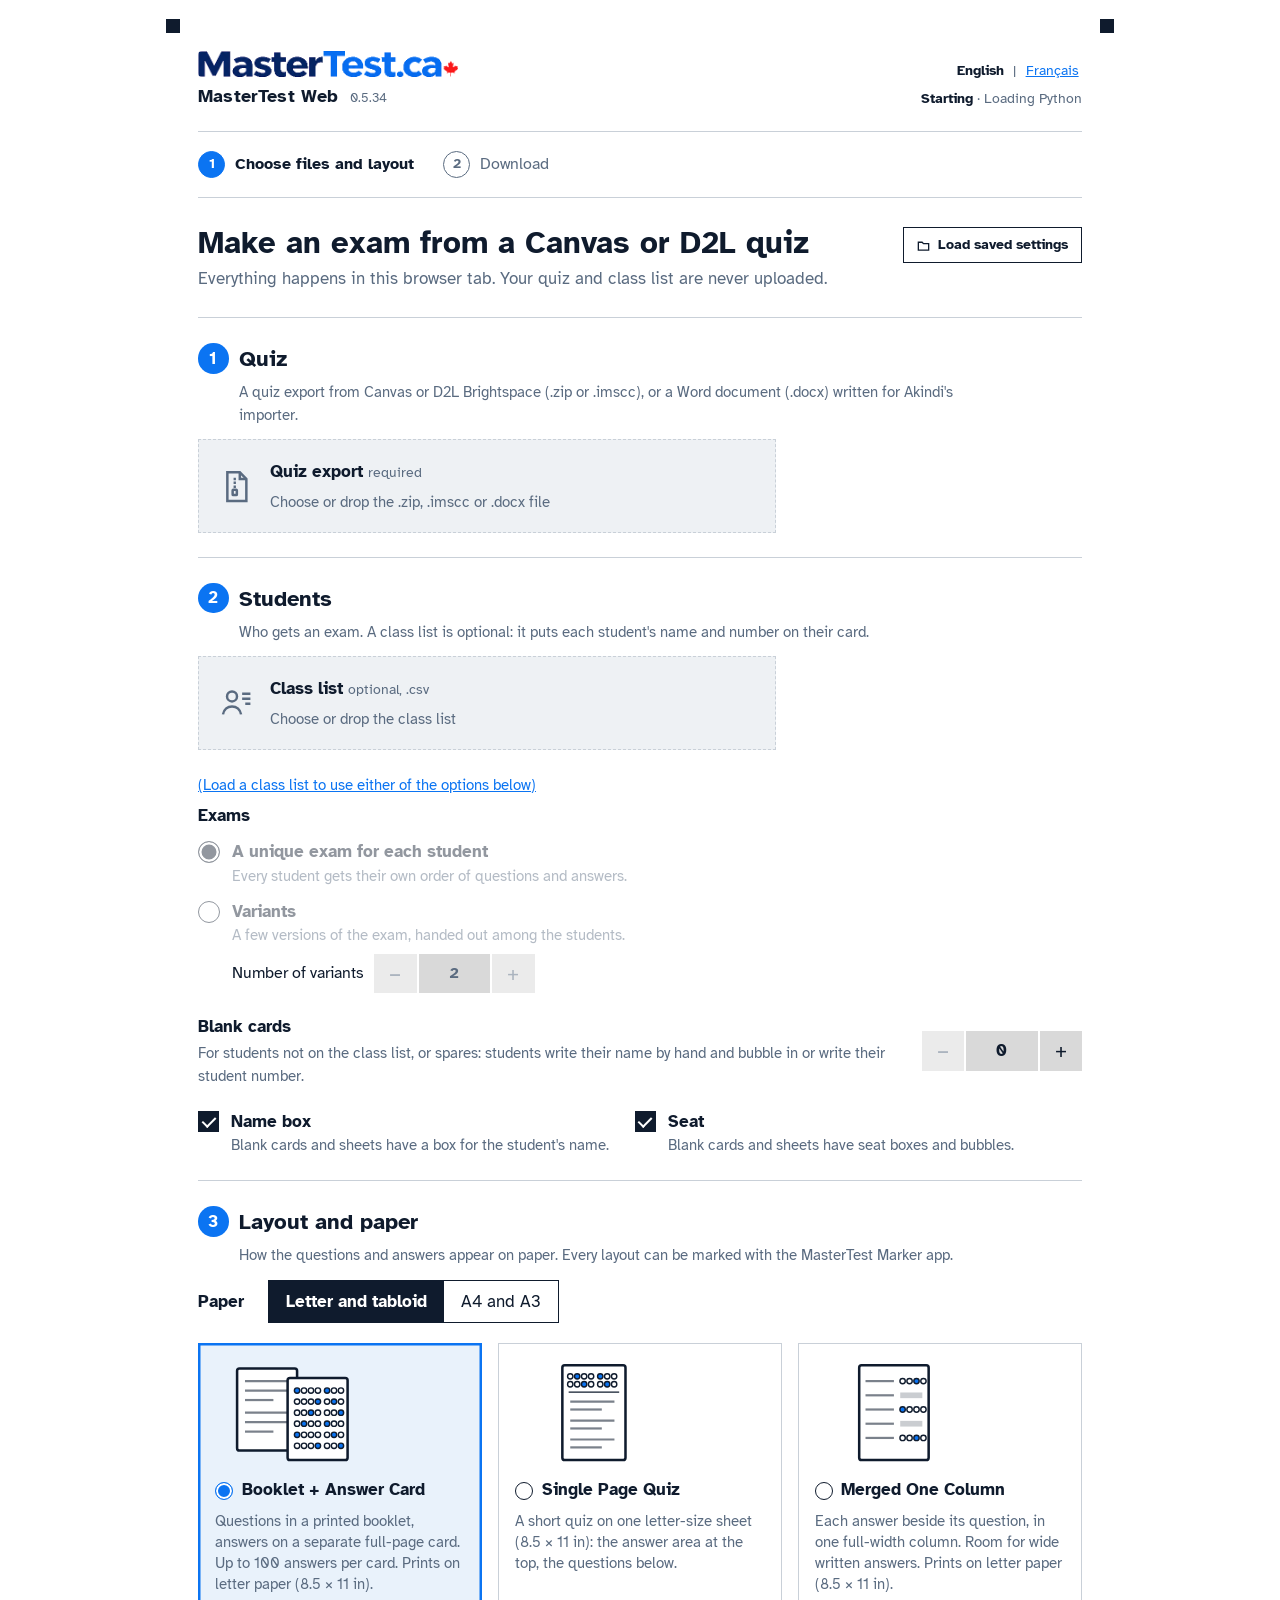
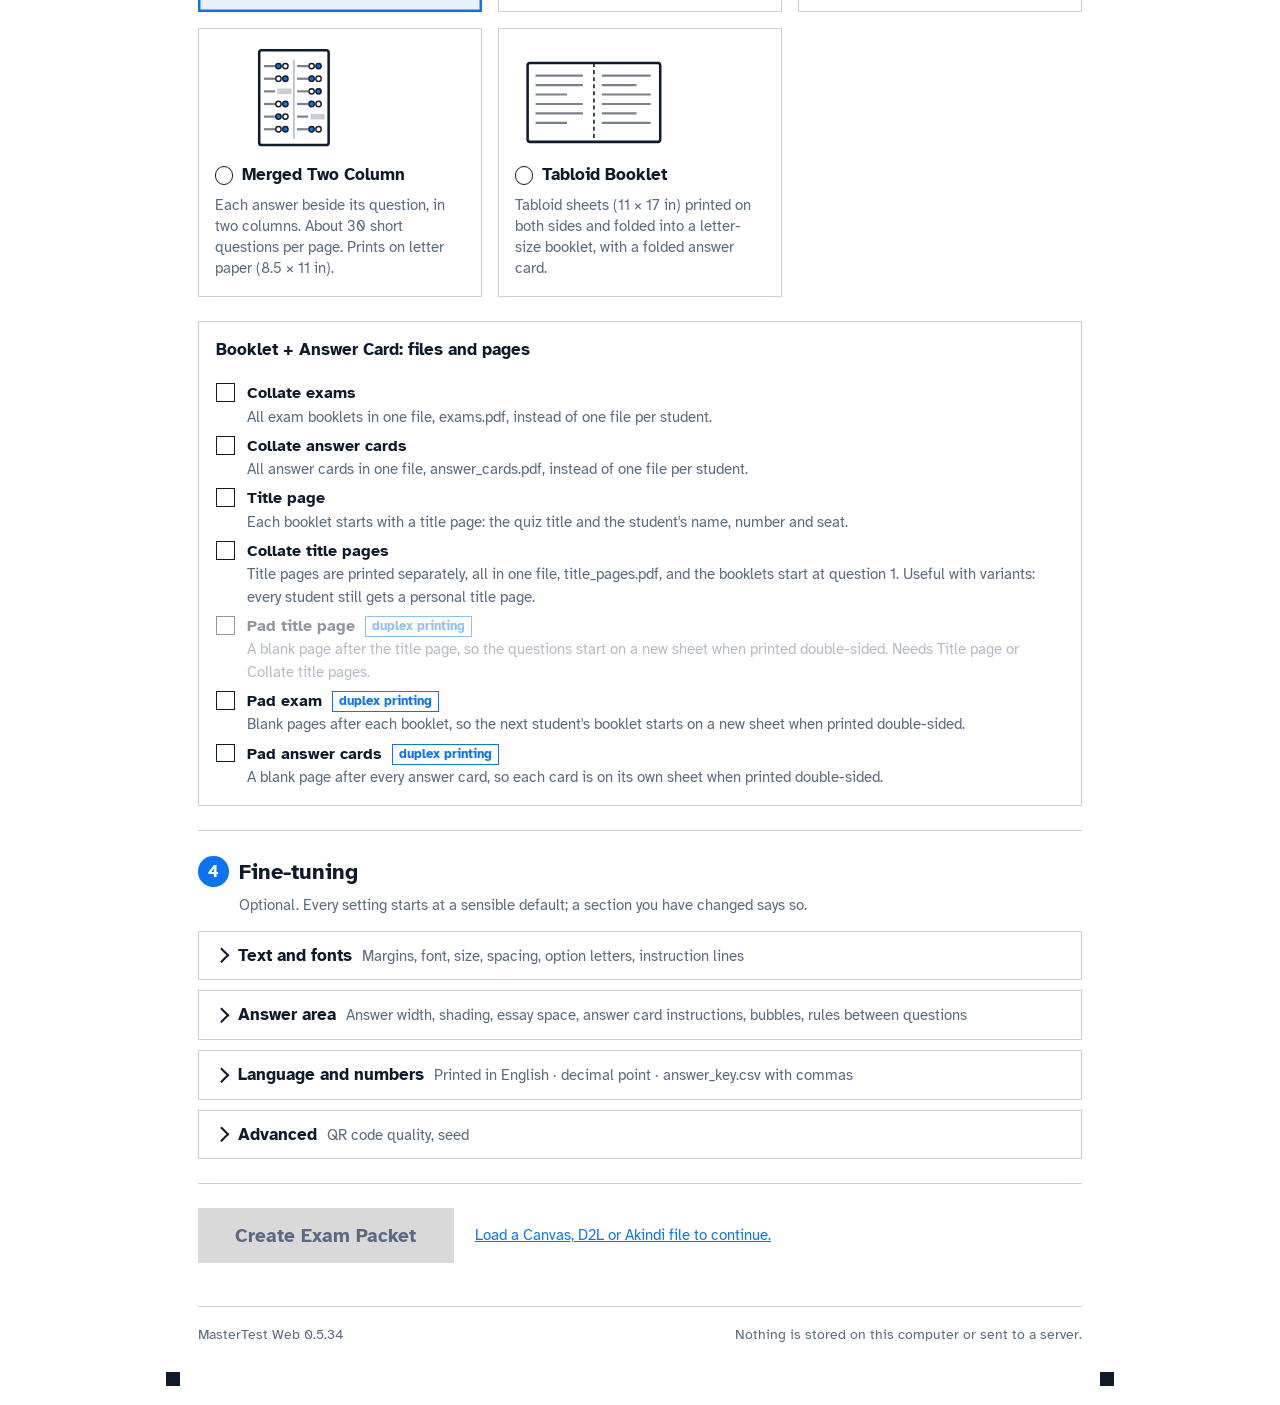
==== index.html @ 56fc5c6c "MasterTest Web 0.5.34 Co-Authored-By: Claude Opus 5.5 <noreply@anthropic.com> Claude-Session: https:" ====
<!doctype html>
<html lang="en">
<head>
<meta charset="utf-8">
<meta name="viewport" content="width=device-width, initial-scale=1">
<title>MasterTest Web</title>
<meta name="description" content="Make printable exams and answer cards from a Canvas or D2L Brightspace quiz export, entirely in your browser.">
<link rel="icon" href="data:image/svg+xml,%3Csvg xmlns='http://www.w3.org/2000/svg' viewBox='0 0 16 16'%3E%3Ccircle cx='8' cy='8' r='6.5' fill='%230b74f2'/%3E%3C/svg%3E">
<style>
@font-face { font-family: "Atkinson Hyperlegible"; font-weight: 400; font-display: swap;
  src: url("fonts/atkinson-hyperlegible-latin-400-normal.woff2") format("woff2"); }
@font-face { font-family: "MasterTest Enclosed"; font-display: swap; src: url("fonts/MasterTestEnclosed.ttf") format("truetype"); }
@font-face { font-family: "Atkinson Hyperlegible"; font-weight: 700; font-display: swap;
  src: url("fonts/atkinson-hyperlegible-latin-700-normal.woff2") format("woff2"); }

/* A wizard laid out like an answer card: black corner squares, grey shaded cells, bubbles. */
:root {
  --paper: #ffffff;
  --ink: #0f1b2d;           /* the navy of the MasterTest.ca wordmark */
  --cell: #d9d9d9;          /* the 15% grey of the answer cells */
  --cell-soft: #eef1f4;
  --muted: #5a6b80;
  --rule: #c9d0d8;
  --accent: #0b74f2;        /* MasterTest blue */
  --accent-soft: #e9f2fb;
  --accent-ink: #ffffff;
  --wrong: #c62828;
  --right: #1b7a3a;
  --mark: 14px;
  --weak: #d32f2f; --weak-ink: #b71c1c; --medium: #f2b600; --medium-ink: #8a6100; --strong: #2e9e4f; --strong-ink: #1b7a3a;
  --logo-bg: transparent;
  --logo-pad: 0;
  font-family: "Atkinson Hyperlegible", system-ui, sans-serif;
  font-size: 17px;
  line-height: 1.5;
  color: var(--ink);
  background: var(--paper);
}
@media (prefers-color-scheme: dark) {
  :root:not([data-theme="light"]) {
    --paper: #12171d; --ink: #eef2f6; --cell: #2b323b; --cell-soft: #1d242c; --muted: #9aa8b8; --rule: #36404b;
    --accent: #4c9bff; --accent-soft: #15283f; --accent-ink: #00152e; --wrong: #ff7b72; --right: #5fd38a;
    --logo-bg: #ffffff; --logo-pad: .4rem .65rem; color-scheme: dark;
    --weak: #ef5350; --weak-ink: #ff8a80; --medium: #f2c230; --medium-ink: #f2c230; --strong: #4cc276; --strong-ink: #5fd38a;
  }
}
:root[data-theme="dark"] {
  --paper: #12171d; --ink: #eef2f6; --cell: #2b323b; --cell-soft: #1d242c; --muted: #9aa8b8; --rule: #36404b;
  --accent: #4c9bff; --accent-soft: #15283f; --accent-ink: #00152e; --wrong: #ff7b72; --right: #5fd38a;
  --logo-bg: #ffffff; --logo-pad: .4rem .65rem; color-scheme: dark;
    --weak: #ef5350; --weak-ink: #ff8a80; --medium: #f2c230; --medium-ink: #f2c230; --strong: #4cc276; --strong-ink: #5fd38a;
}
* { box-sizing: border-box; }
[hidden] { display: none !important; }
body { margin: 0; background: var(--paper); color: var(--ink); }

.sheet { position: relative; max-width: 58rem; margin: 0 auto; padding: 3rem 3rem 3.5rem; }
.sheet::before, .sheet::after, .sheet > .marks::before, .sheet > .marks::after {
  content: ""; position: absolute; width: var(--mark); height: var(--mark); background: var(--ink);
}
.sheet::before { top: 1.1rem; left: 1.1rem; }
.sheet::after { top: 1.1rem; right: 1.1rem; }
.sheet > .marks::before { bottom: 1.1rem; left: 1.1rem; }
.sheet > .marks::after { bottom: 1.1rem; right: 1.1rem; }

header { display: flex; flex-wrap: wrap; justify-content: space-between; align-items: flex-end; gap: 1rem 2rem; }
.brand { display: flex; flex-direction: column; gap: .35rem; }
.logo { display: block; box-sizing: content-box; width: min(260px, 64vw); height: auto;
  background: var(--logo-bg); padding: var(--logo-pad); border-radius: 4px; }
.brand .product { font-weight: 700; font-size: 1.05rem; letter-spacing: .01em; }
.brand .version { font-weight: 400; font-size: .78rem; color: var(--muted); margin-left: .3rem; letter-spacing: 0; }
.ignore-row { margin-top: 1.1rem; padding-top: 1rem; border-top: 1px dashed var(--rule); }
.ignore-row.off .check { opacity: .45; cursor: not-allowed; }
.engine { font-size: .85rem; color: var(--muted); text-align: right; }
.engine strong { color: var(--ink); }
.top-right { display: flex; flex-direction: column; align-items: flex-end; gap: .25rem; }
.ui-lang { display: flex; align-items: center; gap: .35rem; font-size: .85rem; color: var(--muted); }
.ui-lang button { font: inherit; background: none; border: 0; padding: .1rem .2rem; color: var(--accent); cursor: pointer; text-decoration: underline; }
.ui-lang button[aria-pressed="true"] { color: var(--ink); font-weight: 700; text-decoration: none; cursor: default; }

/* the steps of the wizard, drawn as answer bubbles */
ol.steps { list-style: none; display: flex; gap: .5rem 1.75rem; padding: 1.1rem 0; margin: 1.25rem 0 0;
  border-top: 1px solid var(--rule); border-bottom: 1px solid var(--rule); flex-wrap: wrap; }
ol.steps li { display: flex; align-items: center; gap: .55rem; color: var(--muted); font-size: .95rem; }
ol.steps .dot { width: 1.6rem; height: 1.6rem; border-radius: 50%; border: 1.5px solid currentColor;
  display: grid; place-items: center; font-weight: 700; font-size: .85rem; }
ol.steps li[aria-current="step"] { color: var(--ink); font-weight: 700; }
ol.steps li[aria-current="step"] .dot { background: var(--accent); border-color: var(--accent); color: var(--accent-ink); }
ol.steps li.done .dot { background: var(--ink); border-color: var(--ink); color: var(--paper); }

h1 { font-size: 1.85rem; line-height: 1.15; margin: 1.6rem 0 .3rem; text-wrap: balance; }
.lede { color: var(--muted); margin: 0 0 1.5rem; max-width: 40rem; }
h2 { font-size: 1.1rem; margin: 0 0 .2rem; }
.hint { color: var(--muted); font-size: .9rem; margin: 0 0 .75rem; max-width: 42rem; }
section.block { padding: 1.4rem 0; border-top: 1px solid var(--rule); }

/* file pickers: a grey answer cell that fills in when a file is chosen */
.files { display: grid; grid-template-columns: repeat(auto-fit, minmax(16rem, 1fr)); gap: 1rem; }
.drop { position: relative; display: grid; grid-template-columns: auto 1fr; gap: .25rem .9rem; align-items: center;
  background: var(--cell-soft); padding: 1rem 1.1rem; min-height: 5.5rem; cursor: pointer;
  border: 1.5px dashed var(--rule); }
.drop:hover { border-color: var(--muted); }
.drop.dragging { border-color: var(--accent); background: var(--accent-soft); }
.drop.chosen { border-style: solid; border-color: var(--ink); background: var(--paper); }
.drop input { position: absolute; inset: 0; opacity: 0; cursor: pointer; width: 100%; }
.drop:focus-within { outline: 2px solid var(--accent); outline-offset: 2px; }
.drop svg { grid-row: span 2; width: 2.2rem; height: 2.2rem; color: var(--muted); }
.drop.chosen svg { color: var(--accent); }
.drop .title { font-weight: 700; }
.drop .tag { font-weight: 400; color: var(--muted); font-size: .85rem; }
.drop .state { color: var(--muted); font-size: .88rem; overflow-wrap: anywhere; }
.drop.chosen .state { color: var(--ink); }
.drop .clear { position: relative; z-index: 1; justify-self: start; grid-column: 2; font: inherit; font-size: .82rem;
  background: none; border: 0; padding: 0; color: var(--accent); text-decoration: underline; cursor: pointer; }

/* the quiz found in the export */
.quiz { margin-top: 1rem; }
.quiz-status { margin: 0; color: var(--muted); }
.quiz-status.bad { color: var(--wrong); font-weight: 700; }
.meter { display: block; width: 100%; max-width: 28rem; height: .6rem; margin: .4rem 0; accent-color: var(--accent, #2b6cb0); }
.quiz legend { font-weight: 700; margin-bottom: .6rem; padding: 0; }
.summary-grid { display: grid; grid-template-columns: auto 1fr; gap: .2rem 1.2rem; align-items: center; }
.summary .pool { background: var(--paper); margin-top: .9rem; }
.summary .class-opts { margin-top: .9rem; }
.summary-grid[hidden] + .class-opts { margin-top: 0; }
.summary { 
  background: var(--cell-soft); padding: .9rem 1.1rem; margin-top: .8rem; }
.summary .count { display: flex; flex-direction: column; align-items: center; min-width: 4.5rem; }
.summary .n { font-size: 2.3rem; font-weight: 700; line-height: 1; color: var(--accent); font-variant-numeric: tabular-nums; }
.summary .unit { font-size: .8rem; color: var(--muted); }
.summary p { margin: 0; }
.sum-title { font-weight: 700; }
.title-edit { display: flex; flex-wrap: wrap; align-items: center; gap: .3rem .8rem; }
/* the exam name: an editable field that looks it (dashed underline, pencil), solid when in use */
.title-box { position: relative; display: flex; flex: 1 1 16rem; min-width: 0; }
.title-input { font: inherit; font-weight: 700; color: inherit; width: 100%; min-width: 0; padding: .25rem 1.9rem .25rem .4rem;
  margin-left: -.4rem; border: 1px dashed var(--rule); border-radius: 4px; background: transparent; cursor: text; }
.title-input:hover { border-color: var(--muted); border-style: solid; }
.title-input:focus { border: 1px solid var(--accent); outline: none; background: var(--paper); }
.title-pencil { position: absolute; right: .25rem; top: 50%; transform: translateY(-50%); display: flex; padding: .2rem;
  border: 0; background: none; color: var(--muted); cursor: pointer; border-radius: 3px; }
.title-pencil:hover, .title-input:focus + .title-pencil { color: var(--accent); }
.title-hint { color: var(--muted); font-size: .82rem; margin: 0 0 .3rem; }
.sum-kinds { color: var(--muted); font-size: .9rem; }
.sum-note { font-size: .88rem; margin-top: .3rem !important; }
.sum-read { margin-top: .6rem; font-size: .88rem; }
.sum-read summary { cursor: pointer; font-weight: 700; }
.sum-read ol { margin: .4rem 0 0; padding-left: 1.6rem; }
.sum-read li { margin: .15rem 0; }
.sum-read .ans { font-weight: 700; }
.sum-read .k, .sum-read .pts { color: var(--muted); }

/* the four sections of step 1, numbered */
.num-h { display: flex; align-items: center; gap: .6rem; font-size: 1.3rem; margin-bottom: .35rem; }
.num-h .num { flex: none; display: inline-grid; place-items: center; width: 1.8rem; height: 1.8rem; border-radius: 50%;
  background: var(--accent); color: var(--accent-ink); font-size: 1rem; }
section.block > .hint { margin-left: 2.4rem; }
section.block > .files { max-width: 34rem; }
.who { margin-top: 1.4rem; display: flex; flex-direction: column; gap: 1.2rem; }
.who #exams-hint { margin: 0 0 -.8rem; }
.who fieldset { border: 0; padding: 0; margin: 0; }
.who legend.sub-h { padding: 0; margin: 0 0 .6rem; }
.blank-row { display: flex; flex-wrap: wrap; align-items: center; gap: .6rem 1.5rem; }
.blank-row > div { flex: 1 1 22rem; }
.blank-row .hint { margin: .2rem 0 0; }
.seg-row { border: 0; padding: 0; margin: 0 0 1rem; display: flex; flex-wrap: wrap; align-items: center; gap: .5rem 1rem; }
.seg-row legend { float: left; font-weight: 700; padding: 0; margin-right: .4rem; }
.seg { display: inline-flex; flex-wrap: wrap; border: 1.5px solid var(--ink); }
.seg label { position: relative; cursor: pointer; }
.seg input { position: absolute; opacity: 0; inset: 0; margin: 0; cursor: pointer; }
.seg span { display: block; padding: .45rem 1rem; }
.seg input:checked + span { background: var(--ink); color: var(--paper); font-weight: 700; }
.seg input:focus-visible + span { outline: 2px solid var(--accent); outline-offset: 2px; }
.layouts { display: grid; grid-template-columns: repeat(auto-fill, minmax(15rem, 1fr)); gap: .9rem; padding: .2rem 0 .4rem; }
.layout-opts { margin-top: 1rem; border: 1.5px solid var(--rule); padding: .9rem 1rem 1rem; }
.layout-opts .sub-h { margin: 0 0 .6rem; }
.changed { margin-left: auto; font-size: .8rem; font-weight: 700; color: #7a3e00; background: #fff1de; border: 1px solid #e9b26a;
  padding: .05rem .55rem; border-radius: 999px; white-space: nowrap; }
.tune + .tune { margin-top: .6rem; }
.who .sub-h, .layout-opts .sub-h, .blank-row .sub-h { border-top: 0; padding-top: 0; margin-top: 0; font-weight: 700; }
.recap { margin-top: 1.4rem; padding: 1rem 1.2rem; background: var(--ink); color: var(--paper); }
.recap p { margin: .15rem 0; opacity: .85; }
.recap .recap-title { font-weight: 700; font-size: 1.1rem; opacity: 1; }
.layout { display: flex; flex-direction: column; gap: .55rem; text-align: left;
  font: inherit; color: inherit; background: var(--paper); border: 1.5px solid var(--rule); padding: .9rem .95rem 1rem;
  cursor: pointer; position: relative; min-width: 0; }
.layout:hover { border-color: var(--muted); }
.layout:focus-visible { outline: 2px solid var(--accent); outline-offset: 2px; }
.layout[aria-checked="true"] { border-color: var(--accent); box-shadow: inset 0 0 0 1.5px var(--accent); background: var(--accent-soft); }
.layout .pic { height: 6.5rem; display: grid; place-items: center; color: var(--ink); }
.layout .pic svg { height: 100%; width: auto; max-width: 100%; }
.layout .name { font-weight: 700; display: flex; align-items: flex-start; gap: .5rem; line-height: 1.3; }
.layout .name::before { content: ""; flex: none; margin-top: .15rem; width: .95rem; height: .95rem; border-radius: 50%; border: 1.5px solid var(--ink); background: var(--paper); }
.layout[aria-checked="true"] .name::before { background: var(--accent); border-color: var(--accent); box-shadow: inset 0 0 0 2px var(--paper); }
.layout .desc { color: var(--muted); font-size: .88rem; line-height: 1.4; }
.layout .why-not { color: var(--wrong); font-size: .85rem; line-height: 1.35; }
.layout[aria-disabled="true"] { cursor: not-allowed; background: var(--cell-soft); }
.layout[aria-disabled="true"] .pic, .layout[aria-disabled="true"] .name, .layout[aria-disabled="true"] .desc { opacity: .45; }
.nav button:focus-visible { outline: 2px solid var(--accent); outline-offset: 2px; }

/* bubbles */
.choices { display: flex; flex-direction: column; gap: .7rem; }
.bubble { display: flex; gap: .7rem; align-items: flex-start; cursor: pointer; }
.bubble input { appearance: none; -webkit-appearance: none; flex: none; width: 1.3rem; height: 1.3rem; margin: .12rem 0 0;
  border: 1.5px solid var(--ink); border-radius: 50%; background: var(--paper); cursor: pointer; }
.bubble input:checked { background: var(--ink); box-shadow: inset 0 0 0 2.5px var(--paper); }
.bubble input:focus-visible { outline: 2px solid var(--accent); outline-offset: 2px; }
.bubble .label { font-weight: 700; }
.bubble .sub { display: block; color: var(--muted); font-size: .88rem; font-weight: 400; }
fieldset { border: 0; margin: 0; padding: 0; min-width: 0; }
fieldset:disabled .bubble { cursor: default; opacity: .45; }
fieldset:disabled .bubble input { cursor: default; }
.variants-count { display: inline-flex; align-items: center; gap: .6rem; margin: .45rem 0 0 2rem; font-size: .92rem; }

/* number steppers drawn as answer cells */
.stepper { display: inline-flex; align-items: stretch; }
.stepper button { font: inherit; font-size: 1.15rem; width: 2.5rem; border: 0; background: var(--cell); color: var(--ink); cursor: pointer; }
.stepper button:disabled { color: var(--muted); opacity: .5; cursor: default; }
.stepper input { font: inherit; font-weight: 700; text-align: center; width: 4.2rem; border: 0; margin: 0 2px;
  background: var(--cell); color: var(--ink); padding: .45rem 0; font-variant-numeric: tabular-nums; -moz-appearance: textfield; }
.stepper input::-webkit-inner-spin-button, .stepper input::-webkit-outer-spin-button { -webkit-appearance: none; margin: 0; }
.stepper input:disabled { color: var(--muted); }
.stepper :focus-visible { outline: 2px solid var(--accent); outline-offset: 1px; position: relative; }

.actions { display: flex; flex-wrap: wrap; align-items: center; gap: .75rem 1.25rem; padding-top: 1.4rem; border-top: 1px solid var(--rule); }
button.primary { font: inherit; font-weight: 700; font-size: 1.1rem; padding: .8rem 2.2rem; border: 0;
  background: var(--accent); color: var(--accent-ink); cursor: pointer; }
button.primary:disabled { background: var(--cell); color: var(--muted); cursor: default; }
button.primary:focus-visible, button.secondary:focus-visible { outline: 2px solid var(--accent); outline-offset: 3px; }
button.secondary { font: inherit; font-weight: 700; padding: .65rem 1.4rem; background: var(--paper); color: var(--ink); border: 1.5px solid var(--ink); cursor: pointer; }
.why { color: var(--muted); font-size: .9rem; }

/* step 2 */
.done-panel { padding: 2.5rem 0 1rem; display: grid; grid-template-columns: auto 1fr; gap: 1rem 1.6rem; align-items: start; }
.big-bubble { width: 4.2rem; height: 4.2rem; border-radius: 50%; border: 2.5px solid var(--ink); display: grid; place-items: center; }
.big-bubble.working { border-color: var(--accent); border-right-color: transparent; animation: spin 1s linear infinite; }
.big-bubble.ok { background: var(--accent); border-color: var(--accent); color: var(--accent-ink); }
.big-bubble.bad { border-color: var(--wrong); color: var(--wrong); }
@keyframes spin { to { transform: rotate(360deg); } }
.done-panel h1 { margin: .2rem 0 .4rem; }
.done-panel p { margin: 0 0 .6rem; max-width: 38rem; }
.done-panel a { color: var(--accent); font-weight: 700; }
pre.log { background: var(--cell-soft); padding: .75rem 1rem; font-size: .8rem; white-space: pre-wrap; overflow-wrap: anywhere;
  max-height: 16rem; overflow: auto; margin: .5rem 0 0; }

footer { margin-top: 2.5rem; padding-top: 1rem; border-top: 1px solid var(--rule); color: var(--muted); font-size: .85rem;
  display: flex; flex-wrap: wrap; justify-content: space-between; gap: .5rem 1.5rem; }
footer a { color: var(--muted); }

/* title row and the configuration loader */
.title-row { display: flex; flex-wrap: wrap; align-items: baseline; justify-content: space-between; gap: .4rem 1rem; }
.title-row h1 { margin-right: auto; }
.small-button { position: relative; display: inline-flex; align-items: center; gap: .4rem; font-size: .85rem; font-weight: 700;
  padding: .35rem .75rem; border: 1.5px solid var(--ink); background: var(--paper); color: var(--ink); cursor: pointer; white-space: nowrap; }
.small-button:hover { background: var(--cell-soft); }
.small-button:focus-within { outline: 2px solid var(--accent); outline-offset: 2px; }
.small-button input { position: absolute; inset: 0; opacity: 0; cursor: pointer; width: 100%; }
.config-state { display: flex; flex-wrap: wrap; align-items: baseline; gap: .3rem 1rem; background: var(--accent-soft);
  border-left: 4px solid var(--accent); padding: .6rem .9rem; margin: -.6rem 0 1.4rem; font-size: .9rem; }
.config-state.bad { background: var(--cell-soft); border-left-color: var(--wrong); }
.config-state p { margin: 0; flex: 1 1 20rem; }
.config-state code { font-size: .85em; }
button.link { font: inherit; font-size: .88rem; background: none; border: 0; padding: 0; color: var(--accent); text-decoration: underline; cursor: pointer; }

/* paper size */
section.paper { padding: 1rem 0; }
.paper-row { display: flex; flex-wrap: wrap; align-items: center; gap: .6rem 1.8rem; }
.paper-row legend { float: left; font-weight: 700; font-size: 1.1rem; margin-right: .4rem; padding: 0; }
.bubble.inline { align-items: baseline; gap: .55rem; }
.bubble.inline input { align-self: center; margin: 0; }
.bubble.inline .sub { display: inline; }

/* altering the question pool */
.pool { margin-top: .8rem; border: 1.5px solid var(--rule); }
.pool > summary { cursor: pointer; font-weight: 700; padding: .65rem 1rem; list-style: none; display: flex; flex-wrap: wrap; align-items: baseline; gap: .2rem .55rem; }
.pool > summary .enclosed-row { display: flex; flex-wrap: wrap; align-items: center; gap: .4rem 1rem; }
.enclosed-row .enc { font-family: "MasterTest Enclosed", "Atkinson Hyperlegible", sans-serif; font-weight: 400; letter-spacing: .08em; font-size: 1.1rem; }
.enclosed-row .pool-of { flex-basis: 100%; }
.inline-radios.off { opacity: .45; }
.cjk-row { margin: .9rem 0 .2rem; }
.cjk-row legend { font-weight: 700; font-size: .95rem; margin-bottom: .45rem; }
.cjk-row .pool-hint { flex-basis: 100%; margin-top: .4rem; }
.plang-note { align-self: center; }
/* Paper Size and Printed in: the second choice of each row starts at the same place */
@media (min-width: 44rem) {
  .paper-pair { display: grid; grid-template-columns: 10.5rem 16rem minmax(0, 1fr); align-items: start; row-gap: .4rem; }
  .paper-pair .bubble.inline { display: grid; grid-template-columns: auto 1fr; gap: 0 .55rem; align-items: center; }
  .paper-pair .bubble.inline input { grid-row: span 2; align-self: start; margin-top: .12rem; }
  .paper-pair legend { margin: 0; }
  .paper-pair .plang-note { grid-column: 2 / -1; }
}
.grid-note { grid-column: 2; margin: -.3rem 0 0; }
.essay-cell { display: flex; flex-direction: column; gap: .35rem; }
.essay-row { display: flex; flex-wrap: wrap; align-items: center; gap: .4rem 1.2rem; }
.form-grid > label[for="po-essay"] { align-self: start; padding-top: .45rem; }
.summary-note { flex: 1 1 18rem; line-height: 1.4; }
.pool > summary::-webkit-details-marker { display: none; }
.pool > summary::before { content: ""; flex: none; align-self: center; width: .5rem; height: .5rem; border-right: 2px solid currentColor; border-bottom: 2px solid currentColor;
  transform: rotate(-45deg); transition: transform .15s; margin-right: .15rem; }
.pool[open] > summary::before { transform: rotate(45deg); }
.pool > summary:focus-visible { outline: 2px solid var(--accent); outline-offset: 2px; }
.pool-body { padding: .2rem 1rem 1.1rem; border-top: 1px solid var(--rule); }
.pool-row { display: flex; flex-wrap: wrap; align-items: center; gap: .5rem .9rem; margin-top: .9rem; font-weight: 700; }
.pool-of { font-weight: 400; color: var(--muted); font-size: .92rem; }
.pool-row.off { opacity: .45; }
.pool-hint { margin: .35rem 0 0; }
.banks { display: grid; grid-template-columns: minmax(14rem, 1fr) minmax(16rem, 1.3fr); gap: .8rem 1.5rem; margin-top: 1.1rem;
  padding-top: 1rem; border-top: 1px dashed var(--rule); }
.banks.off .banks-side { opacity: .45; }
.check { display: flex; gap: .7rem; align-items: flex-start; cursor: pointer; }
.check input { appearance: none; -webkit-appearance: none; flex: none; width: 1.25rem; height: 1.25rem; margin: .12rem 0 0;
  border: 1.5px solid var(--ink); background: var(--paper); cursor: pointer; display: grid; place-items: center; }
.check input:checked { background: var(--ink); }
.check input:checked::after { content: ""; width: .35rem; height: .65rem; border: solid var(--paper); border-width: 0 2.5px 2.5px 0; transform: translate(0, -1px) rotate(45deg); }
.check input:focus-visible { outline: 2px solid var(--accent); outline-offset: 2px; }
.check input:disabled, .banks.off .check { cursor: not-allowed; }
.check .label { font-weight: 700; }
.check .tag { font-weight: 400; color: var(--muted); font-size: .85rem; }
.check .sub { display: block; color: var(--muted); font-size: .88rem; }
.banks-total { margin: .7rem 0 0 1.95rem; font-size: .92rem; }
.banks-total.bad { color: var(--wrong); font-weight: 700; }
.titles { max-height: 17rem; overflow-y: auto; border: 1px solid var(--rule); }
.titles .row { display: grid; grid-template-columns: 1fr auto auto; align-items: center; gap: .6rem; padding: .3rem .4rem .3rem .7rem; font-size: .92rem; }
.titles .row:nth-child(odd) { background: var(--cell-soft); }
.titles .row .t { overflow-wrap: anywhere; }
.titles .row .t.none { color: var(--muted); font-style: italic; }
.titles .row .of { color: var(--muted); font-size: .85rem; white-space: nowrap; min-width: 3.2rem; }
.titles input { font: inherit; font-weight: 700; width: 3.6rem; text-align: center; border: 0; background: var(--cell); color: var(--ink);
  padding: .25rem 0; font-variant-numeric: tabular-nums; }
.titles input:focus-visible { outline: 2px solid var(--accent); outline-offset: 1px; }
.titles input:invalid { outline: 2px solid var(--wrong); }
.titles input:disabled { color: var(--muted); opacity: .6; }
.titles.off { opacity: .55; }

/* step 2: the configuration */
.config-link { margin-top: .9rem !important; }
.config-link .sub { display: block; color: var(--muted); font-size: .88rem; }

/* the password dialog */
dialog#pw-dialog { border: 1.5px solid var(--ink); padding: 1.4rem 1.5rem 1.2rem; max-width: min(30rem, calc(100vw - 2rem)); width: 100%;
  background: var(--paper); color: var(--ink); }
dialog#pw-dialog::backdrop { background: rgba(15, 27, 45, .45); }
#pw-title { display: block; font-weight: 700; font-size: 1.1rem; margin-bottom: .7rem; }
.pw-field { display: flex; align-items: center; gap: .6rem; }
.pw-field input { flex: 1; min-width: 0; font: inherit; font-size: 1.05rem; padding: .55rem .7rem; border: 0; border-bottom: 2px solid var(--ink);
  background: var(--cell-soft); color: var(--ink); }
.pw-field input:focus-visible { outline: 2px solid var(--accent); outline-offset: 2px; }
.meter { height: .55rem; background: var(--cell); margin-top: .8rem; overflow: hidden; }
.meter span { display: block; height: 100%; width: 4%; background: var(--weak); transition: width .2s, background-color .2s; }
.pw-strength { margin: .35rem 0 .5rem; font-weight: 700; font-size: .92rem; color: var(--weak-ink); }
.pw-strength[data-level="medium"] { color: var(--medium-ink); }
.pw-strength[data-level="strong"] { color: var(--strong-ink); }
.pw-actions { display: flex; flex-wrap: wrap; justify-content: flex-end; gap: .6rem; margin-top: 1rem; }
.pw-actions .primary { font-size: 1rem; padding: .65rem 1.4rem; }

/* the class list */
.sum-kinds .k { color: var(--muted); }
.sum-kinds strong { color: var(--ink); }
.class-opts { margin-top: .9rem; display: flex; flex-direction: column; gap: .8rem; }
.class-opts .pool { margin-top: 0; }
.seats-check { padding: .2rem 0; }
.summary-note { font-weight: 400; color: var(--muted); font-size: .88rem; }
.field-label { display: block; font-weight: 700; margin: .9rem 0 .4rem; font-size: .95rem; }
textarea#seat-labels { width: 100%; font: inherit; font-size: .95rem; padding: .6rem .7rem; border: 0; border-bottom: 2px solid var(--ink);
  background: var(--cell-soft); color: var(--ink); resize: vertical; min-height: 7rem; }
textarea#seat-labels:focus-visible, .text:focus-visible, .select:focus-visible { outline: 2px solid var(--accent); outline-offset: 2px; }
.howto { margin: .5rem 0 0; padding-left: 1.2rem; }
.howto li { margin: .15rem 0; }
.howto code, .hint code { font-size: .9em; background: var(--cell-soft); padding: 0 .25rem; }
.select, .text { font: inherit; font-size: .95rem; padding: .4rem .6rem; border: 1.5px solid var(--ink); background: var(--paper); color: var(--ink); max-width: 100%; }
.text { min-width: 12rem; }
button.small { padding: .4rem 1rem; font-size: .92rem; }
button.secondary:disabled { border-color: var(--rule); color: var(--muted); cursor: default; }
.qr-fields { margin-top: 1rem; }
.qr-fields legend, .orient legend { font-weight: 700; font-size: .95rem; margin-bottom: .45rem; }
.orient { margin-top: 1rem; }
.orient legend { font-size: .95rem; }
.chips { list-style: none; display: flex; flex-wrap: wrap; gap: .4rem; margin: 0 0 .6rem; padding: 0; }
.chip { display: inline-flex; align-items: center; gap: .35rem; padding: .25rem .35rem .25rem .7rem; background: var(--cell-soft);
  border: 1.5px solid var(--rule); font-size: .9rem; }
.chip.locked { background: var(--paper); border-style: dashed; padding-right: .7rem; }
.chip .why { color: var(--muted); font-size: .8rem; }
.chip button { font: inherit; width: 1.5rem; height: 1.5rem; border: 0; background: none; color: var(--muted); cursor: pointer; display: grid; place-items: center; }
.chip button:hover { color: var(--wrong); }
.chip button:focus-visible { outline: 2px solid var(--accent); }
.choices.tight { gap: .35rem; }
.choices.tight .check { font-size: .95rem; }
.choices.tight .check input { width: 1.1rem; height: 1.1rem; }

/* print options */
section.block:has(> .print-opts) { padding: 1rem 0; }
.form-grid { display: grid; grid-template-columns: max-content 1fr; gap: .6rem 1rem; align-items: center; margin-top: .9rem; }
.form-grid > .grid-label:has(+ .margin-cell) { align-self: start; padding-top: .1rem; }
.form-grid > label, .form-grid > .grid-label { font-weight: 700; font-size: .95rem; }
.form-grid.texts { grid-template-columns: minmax(12rem, max-content) 1fr; margin-top: 1.1rem; }
.text.short { width: 7rem; min-width: 0; }
.text.wide { width: 100%; min-width: 0; }
.text::placeholder { color: var(--muted); opacity: .8; }
.inline-radios { display: flex; flex-wrap: wrap; gap: .4rem 1.6rem; }
.po-checks { margin-top: 1.1rem; gap: .6rem; }

.margin-cell { display: flex; flex-direction: column; gap: .5rem; }
.margin-row { display: block; }
.sides { display: flex; flex-wrap: wrap; gap: .5rem 1rem; }
.sides label { display: inline-flex; align-items: center; gap: .4rem; font-size: .92rem; }
.sub-h { font-size: 1rem; margin: 1.4rem 0 0; padding-top: 1rem; border-top: 1px dashed var(--rule); }
.aci-file { display: flex; flex-wrap: wrap; align-items: center; gap: .3rem .8rem; margin-top: .5rem; font-size: .9rem; }
.tag.duplex { display: inline-block; font-size: .75rem; font-weight: 700; color: var(--accent); border: 1px solid var(--accent); padding: 0 .35rem; margin-left: .3rem; vertical-align: 1px; }
.check.off { opacity: .45; }
section.block:has(> .print-opts) + section.block:has(> .print-opts) { border-top: 0; padding-top: 0; }

@media (max-width: 640px) {
  :root { font-size: 16px; }
  .sheet { padding: 2.5rem 1rem 3rem; }
  .sheet::before, .sheet > .marks::before { left: .45rem; }
  .sheet::after, .sheet > .marks::after { right: .45rem; }
  .sheet::before, .sheet::after { top: .45rem; }
  .sheet > .marks::before, .sheet > .marks::after { bottom: .45rem; }
  :root { --mark: 10px; }
  .top-right { align-items: flex-start; }
  .engine { text-align: left; }
  .done-panel { grid-template-columns: 1fr; }
  .banks { grid-template-columns: 1fr; }
  .form-grid, .form-grid.texts { grid-template-columns: 1fr; gap: .25rem; }
  .form-grid > label, .form-grid > .grid-label { margin-top: .5rem; }
}
@media (prefers-reduced-motion: reduce) {
  .big-bubble.working { animation: none; border-right-color: var(--accent); }
  .track { scroll-behavior: auto; }
}
@media (max-width: 40rem) {
  .layouts { grid-template-columns: repeat(2, minmax(0, 1fr)); gap: .6rem; }
  .layout { padding: .7rem; }
  .layout .pic { height: 4rem; }
  .layout .desc { font-size: .8rem; }
}
</style>
</head>
<body>
<main class="sheet">
  <div class="marks" aria-hidden="true"></div>
  <header>
    <div class="brand">
      <img class="logo" src="mastertest-logo.png" alt="MasterTest.ca" width="260" height="26">
      <span class="product">MasterTest Web <small class="version" id="version-top"></small></span>
    </div>
    <div class="top-right">
      <div class="ui-lang" role="group" aria-label="Language / Langue" data-no-tr>
        <button type="button" data-lang="en" lang="en">English</button><span aria-hidden="true">|</span><button type="button" data-lang="fr" lang="fr">Français</button>
      </div>
      <div class="engine" role="status" aria-live="polite"><strong id="engine-state">Starting</strong> <span id="engine-detail">· loading the exam maker (about 21 MB the first time)</span></div>
    </div>
  </header>

  <ol class="steps" aria-label="Steps">
    <li id="step1-tab" aria-current="step"><span class="dot">1</span>Choose files and layout</li>
    <li id="step2-tab"><span class="dot">2</span>Download</li>
  </ol>

  <!-- step 1 -->
  <div id="step1">
    <div class="title-row">
      <h1>Make an exam from a Canvas or D2L quiz</h1>
      <label class="small-button" id="config-load">
        <input type="file" id="config-file" accept=".txt,text/plain">
        <svg width="15" height="15" viewBox="0 0 16 16" aria-hidden="true"><path d="M2.5 4.5h4l1.5 1.5h5.5v7h-11z" fill="none" stroke="currentColor" stroke-width="1.4"/></svg>
        Load saved settings
      </label>
    </div>
    <p class="lede">Everything happens in this browser tab. Your quiz and class list are never uploaded.</p>
    <div class="config-state" id="config-state" role="status" hidden>
      <p id="config-text"></p>
      <button type="button" class="link" id="config-forget">Forget it</button>
    </div>

    <section class="block" aria-labelledby="quiz-h">
      <h2 id="quiz-h" class="num-h"><span class="num" aria-hidden="true">1</span>Quiz</h2>
      <p class="hint">A quiz export from Canvas or D2L Brightspace (.zip or .imscc), or a Word document (.docx) written for Akindi's importer.</p>
      <div class="files">
        <label class="drop" id="export-drop">
          <input type="file" id="export" accept=".zip,application/zip,.imscc,.docx,application/vnd.openxmlformats-officedocument.wordprocessingml.document">
          <svg viewBox="0 0 24 24" fill="none" stroke="currentColor" stroke-width="1.6" aria-hidden="true"><path d="M6 2.8h8l4.2 4.2v14.2H6z"/><path d="M14 2.8V7h4.2"/><path d="M10 7h1.5M10 9.5h1.5M10 12h1.5"/><rect x="9.4" y="14" width="2.7" height="3.4" rx=".4"/></svg>
          <span class="title">Quiz export <span class="tag">required</span></span>
          <span class="state" id="export-state">Choose or drop the .zip, .imscc or .docx file</span>
        </label>
      </div>
      <div class="quiz" id="quiz" aria-live="polite" hidden>
        <p class="quiz-status" id="quiz-status"></p>
        <progress class="meter" id="read-meter" max="1" hidden></progress>
        <fieldset id="quiz-choice" hidden>
          <legend>This export holds <span id="quiz-count"></span> quizzes. Choose the one to print:</legend>
          <div class="choices" id="quiz-list"></div>
        </fieldset>
        <div class="summary" id="quiz-summary" hidden>
          <div class="summary-grid">
            <div class="count"><span class="n" id="sum-n"></span><span class="unit" id="sum-unit">questions</span></div>
            <div>
              <div class="title-edit">
                <span class="title-box">
                  <input type="text" id="sum-title" class="title-input" aria-label="Exam name, as printed" spellcheck="true" maxlength="200">
                  <button type="button" class="title-pencil" id="title-edit" aria-label="Edit the exam name" title="Edit the exam name">
                    <svg viewBox="0 0 20 20" width="16" height="16" aria-hidden="true"><path d="M13.6 3.2l3.2 3.2L7.4 15.8 3.4 16.6l.8-4z" fill="none" stroke="currentColor" stroke-width="1.6" stroke-linejoin="round"/><path d="M11.8 5l3.2 3.2" stroke="currentColor" stroke-width="1.6"/></svg>
                  </button>
                </span>
                <button type="button" class="link" id="title-reset" hidden>Use the quiz's name</button>
              </div>
              <p class="title-hint">Click the name to change it: it is printed on the exams, answer cards and answer key.</p>
              <p class="sum-kinds" id="sum-kinds"></p>
              <p class="sum-note" id="sum-note" hidden></p>
            </div>
          </div>
          <details class="sum-read" id="sum-read" hidden>
            <summary>Check what was read from the Word document</summary>
            <ol id="sum-read-list"></ol>
          </details>
          <fieldset class="paper-row cjk-row" id="cjk-row" hidden>
            <legend>Chinese, Japanese and Korean text:</legend>
            <label class="bubble inline"><input type="radio" name="cjk" value="sc"><span class="label" lang="zh-Hans">简体中文</span><span class="sub">Simplified Chinese</span></label>
            <label class="bubble inline"><input type="radio" name="cjk" value="tc"><span class="label" lang="zh-Hant">繁體中文</span><span class="sub">Traditional Chinese</span></label>
            <label class="bubble inline"><input type="radio" name="cjk" value="jp"><span class="label" lang="ja">日本語</span><span class="sub">Japanese</span></label>
            <label class="bubble inline"><input type="radio" name="cjk" value="kr"><span class="label" lang="ko">한국어</span><span class="sub">Korean</span></label>
            <p class="hint pool-hint" id="cjk-hint"></p>
          </fieldset>
        <details class="pool" id="pool" hidden>
          <summary>Choose questions</summary>
          <div class="pool-body">
            <div class="pool-row" id="limit-row">
              <label for="limit" id="limit-label">Limit test questions to:</label>
              <span class="stepper">
                <button type="button" data-step="limit" data-by="-1" aria-label="Fewer questions">−</button>
                <input type="number" id="limit" min="1" max="1" value="1" inputmode="numeric">
                <button type="button" data-step="limit" data-by="1" aria-label="More questions">+</button>
              </span>
              <span class="pool-of" id="limit-of"></span>
            </div>
            <p class="hint pool-hint" id="limit-hint">Each exam gets this many questions, drawn at random from the whole quiz.</p>
            <div class="ignore-row" id="ignore-row">
              <label class="check"><input type="checkbox" id="ignore-banks">
                <span><span class="label">Ignore item banks <span class="tag">[“pick N” rules]</span></span>
                <span class="sub" id="ignore-sub"></span></span></label>
            </div>
            <div class="banks" id="banks">
              <div class="banks-side">
                <label class="check"><input type="checkbox" id="simulate">
                  <span><span class="label">Simulate question banks <span class="tag">[Classic Quizzes]</span></span>
                  <span class="sub" id="simulate-sub">Questions with the same name form a bank. Choose how many each exam draws from each bank.</span></span></label>
                <p class="banks-total" id="banks-total" hidden></p>
              </div>
              <div class="titles" id="titles" role="group" aria-label="Questions drawn from each question name"></div>
            </div>
          </div>
        </details>
        </div>
      </div>
    </section>

    <section class="block" aria-labelledby="students-h">
      <h2 id="students-h" class="num-h"><span class="num" aria-hidden="true">2</span>Students</h2>
      <p class="hint">Who gets an exam. A class list is optional: it puts each student's name and number on their card.</p>
      <div class="files">
        <label class="drop" id="class-drop">
          <input type="file" id="classlist" accept=".csv,text/csv">
          <svg viewBox="0 0 24 24" fill="none" stroke="currentColor" stroke-width="1.6" aria-hidden="true"><circle cx="9" cy="8" r="3.2"/><path d="M3.2 19.5c.6-3.3 3-5.1 5.8-5.1s5.2 1.8 5.8 5.1"/><path d="M15.5 6.2h5.3M15.5 9.4h5.3M17.5 12.6h3.3"/></svg>
          <span class="title">Class list <span class="tag">optional, .csv</span></span>
          <span class="state" id="class-state">Choose or drop the class list</span>
          <button type="button" class="clear" id="class-clear" hidden>Remove class list</button>
        </label>
      </div>
      <div class="quiz" id="classinfo" aria-live="polite" hidden>
        <p class="quiz-status" id="class-status"></p>
        <div class="summary" id="class-box" hidden>
        <div class="summary-grid" id="class-summary" hidden>
          <div class="count"><span class="n" id="cls-n"></span><span class="unit" id="cls-unit">students</span></div>
          <div>
            <p class="sum-title" id="cls-title"></p>
            <p class="sum-kinds"><span class="k">Student ID column:</span> <strong id="cls-id"></strong> <span id="cls-id-how"></span></p>
            <p class="sum-kinds"><span class="k">In each card's QR code:</span> <span id="cls-qr"></span></p>
            <p class="sum-kinds"><span class="k">Columns:</span> <span id="cls-cols"></span></p>
            <p class="sum-note" id="cls-note" hidden></p>
          </div>
        </div>
        <div class="class-opts" id="class-opts">
          <label class="check seats-check"><input type="checkbox" id="randomize">
            <span><span class="label">Randomize seats</span>
            <span class="sub" id="randomize-sub">Each student gets a random seat, printed on their card and the attendance sheet.</span></span></label>
          <details class="pool" id="seat-details">
            <summary>Seat labels <span class="summary-note">Seats that aren't numbered 1 to <span id="seat-n">the number of students</span>, such as 2, 4, 6 or “A4, B6” or “Row H, Seat 5”. Used when Randomize seats is ticked; adding labels ticks it.</span></summary>
            <div class="pool-body">
              <label for="seat-labels" class="field-label">Seat labels</label>
              <textarea id="seat-labels" rows="6" spellcheck="false"></textarea>
              <ul class="hint howto">
                <li>Separate seats with commas: <code>A1, A2, A3</code>.</li>
                <li>Or put each seat on its own line. Then a seat may contain commas, such as <code>Row H, Seat 5</code>.</li>
                <li>You need at least one seat per student. Repeated labels count once; spare seats stay empty.</li>
              </ul>
              <p class="banks-total" id="seat-count" hidden></p>
            </div>
          </details>
          <details class="pool" id="class-details">
            <summary>Class list options <span class="summary-note">Change which field is the Student Number, export fields from the class list into the QR code (such as seat number).</span></summary>
            <div class="pool-body">
              <div class="pool-row">
                <label for="id-col">Student ID column:</label>
                <select id="id-col" class="select"></select>
                <span class="pool-of" id="id-default"></span>
              </div>
              <p class="hint pool-hint">The number printed on each card and used by MasterTest Marker to match marks to students. Every student needs a different one.</p>
              <fieldset class="qr-fields">
                <legend>Fields exported into the answer card QR code <span class="summary-note">Use this if you want this information to appear in the CSV export from your phone (e.g. SIS Login ID).</span></legend>
                <div class="chips" id="qr-fixed"></div>
                <div class="choices tight" id="qr-extra"></div>
                <p class="hint pool-hint">The student name, ID and card serial are always included. Extra fields appear in MasterTest Marker's results; each one makes the QR code a little denser.</p>
              </fieldset>
            </div>
          </details>
          <details class="pool" id="att-details">
            <summary>Attendance sheet <span class="summary-note">Printed with every class list: its columns, order and orientation.</span></summary>
            <div class="pool-body">
              <p class="field-label">Columns on the sheet, left to right</p>
              <ul class="chips" id="att-cols" aria-label="Attendance sheet columns"></ul>
              <div class="pool-row">
                <label for="att-add">Add a column:</label>
                <select id="att-add" class="select"></select>
                <input type="text" id="att-blank" class="text" placeholder="Column name, e.g. Time in" hidden aria-label="Name of the blank column">
                <button type="button" class="secondary small" id="att-add-btn">Add</button>
              </div>
              <div class="pool-row">
                <label for="att-sort">Sort by:</label>
                <select id="att-sort" class="select"></select>
                <select id="att-dir" class="select" aria-label="Sort direction"><option value="asc">Ascending (A–Z, 1–9)</option><option value="desc">Descending (Z–A, 9–1)</option></select>
              </div>
              <fieldset class="paper-row orient">
                <legend>Page orientation:</legend>
                <label class="bubble inline"><input type="radio" name="orient" value="portrait" checked><span class="label">Portrait</span></label>
                <label class="bubble inline"><input type="radio" name="orient" value="landscape"><span class="label">Landscape</span><span class="sub">room for more columns</span></label>
              </fieldset>
            </div>
          </details>
        </div>
        </div>
      </div>
      <div class="who">
        <p class="hint" id="exams-hint">(Load a class list to use either of the options below)</p>
      <fieldset id="mode" disabled>
        <legend class="sub-h">Exams</legend>
        <div class="choices">
          <label class="bubble"><input type="radio" name="mode" value="unique" checked>
            <span><span class="label">A unique exam for each student</span><span class="sub">Every student gets their own order of questions and answers.</span></span></label>
          <div>
            <label class="bubble"><input type="radio" name="mode" value="variants">
              <span><span class="label">Variants</span><span class="sub">A few versions of the exam, handed out among the students.</span></span></label>
            <div class="variants-count">
              <span id="variants-label">Number of variants</span>
              <span class="stepper">
                <button type="button" data-step="variants" data-by="-1" aria-label="Fewer variants" disabled>−</button>
                <input type="number" id="variants" min="1" max="99" value="2" inputmode="numeric" aria-labelledby="variants-label" disabled>
                <button type="button" data-step="variants" data-by="1" aria-label="More variants" disabled>+</button>
              </span>
            </div>
          </div>
        </div>
      </fieldset>
        <div class="blank-row">
          <div><h3 class="sub-h" id="blanks-h">Blank cards</h3>
          <p class="hint">For students not on the class list, or spares: students write their name by hand and bubble in or write their student number.</p></div>
          <span class="stepper">
            <button type="button" data-step="blanks" data-by="-1" aria-label="Fewer blank cards">−</button>
            <input type="number" id="blanks" min="0" max="999" value="0" inputmode="numeric" aria-labelledby="blanks-h">
            <button type="button" data-step="blanks" data-by="1" aria-label="More blank cards">+</button>
          </span>
        </div>
        <div class="blank-row blank-details">
          <label class="check"><input type="checkbox" id="blank-name" checked><span><span class="label">Name box</span><span class="sub">Blank cards and sheets have a box for the student's name.</span></span></label>
          <label class="check"><input type="checkbox" id="blank-seat" checked><span><span class="label">Seat</span><span class="sub">Blank cards and sheets have seat boxes and bubbles.</span></span></label>
        </div>
      </div>
    </section>

    <section class="block" aria-labelledby="layout-h">
      <h2 id="layout-h" class="num-h"><span class="num" aria-hidden="true">3</span>Layout and paper</h2>
      <p class="hint">How the questions and answers appear on paper. Every layout can be marked with the MasterTest Marker app.</p>
      <fieldset class="seg-row">
        <legend id="paper-h">Paper</legend>
        <span class="seg">
          <label><input type="radio" name="paper" value="traditional" checked><span>Letter and tabloid</span></label>
          <label><input type="radio" name="paper" value="iso"><span>A4 and A3</span></label>
        </span>
      </fieldset>
      <div class="layouts" id="layouts" role="radiogroup" aria-labelledby="layout-h"></div>
      <div class="layout-opts" role="group" aria-labelledby="pg-layout-note">
        <p class="sub-h" id="pg-layout-note"></p>
        <div class="choices tight po-checks" id="page-opts">
            <label class="check"><input type="checkbox" data-po="collate-exams"><span><span class="label">Collate exams</span><span class="sub" data-desc="collate-exams"></span></span></label>
            <label class="check"><input type="checkbox" data-po="collate-answer-cards"><span><span class="label">Collate answer cards</span><span class="sub" data-desc="collate-answer-cards"></span></span></label>
            <label class="check"><input type="checkbox" data-po="title-page"><span><span class="label">Title page</span><span class="sub" data-desc="title-page"></span></span></label>
            <label class="check"><input type="checkbox" data-po="collate-title-pages"><span><span class="label">Collate title pages</span><span class="sub" data-desc="collate-title-pages"></span></span></label>
            <label class="check"><input type="checkbox" data-po="pad-title-page"><span><span class="label">Pad title page <span class="tag duplex">duplex printing</span></span><span class="sub" data-desc="pad-title-page"></span></span></label>
            <label class="check"><input type="checkbox" data-po="pad-exam"><span><span class="label">Pad exam <span class="tag duplex">duplex printing</span></span><span class="sub" data-desc="pad-exam"></span></span></label>
            <label class="check"><input type="checkbox" data-po="pad-answer-cards"><span><span class="label">Pad answer cards <span class="tag duplex">duplex printing</span></span><span class="sub" data-desc="pad-answer-cards"></span></span></label>
          </div>
      </div>
    </section>

    <section class="block" aria-labelledby="tune-h">
      <h2 id="tune-h" class="num-h"><span class="num" aria-hidden="true">4</span>Fine-tuning</h2>
      <p class="hint">Optional. Every setting starts at a sensible default; a section you have changed says so.</p>
      <details class="pool tune" id="print-details">
        <summary>Text and fonts <span class="summary-note">Margins, font, size, spacing, option letters, instruction lines</span><span class="changed" data-changed="text" hidden></span></summary>
        <div class="pool-body">
          <div class="form-grid">
            <span class="grid-label" id="po-margin-mode-label">Margins:</span>
            <span class="margin-cell">
              <span role="radiogroup" aria-labelledby="po-margin-mode-label" class="inline-radios">
                <label class="bubble inline"><input type="radio" name="po-margin-mode" value="all" checked><span class="label">Same on all sides</span></label>
                <label class="bubble inline"><input type="radio" name="po-margin-mode" value="each"><span class="label">Each side separately</span></label>
              </span>
              <span id="po-margin-all" class="margin-row"><input type="text" id="po-margin" class="text short" placeholder="0.75in" spellcheck="false" aria-label="Margin on all sides"> <span class="pool-of">e.g. 0.75in, 2cm, 20mm, 54pt (default 0.75in)</span></span>
              <span class="sides margin-row" id="po-margin-each" hidden>
                <label>Left <input type="text" id="po-margin-left" class="text short" placeholder="0.75in" spellcheck="false"></label>
                <label>Right <input type="text" id="po-margin-right" class="text short" placeholder="0.75in" spellcheck="false"></label>
                <label>Top <input type="text" id="po-margin-top" class="text short" placeholder="0.75in" spellcheck="false"></label>
                <label>Bottom <input type="text" id="po-margin-bottom" class="text short" placeholder="0.75in" spellcheck="false"></label>
              </span>
            </span>
            <label for="po-font">Font:</label>
            <span><select id="po-font" class="select font-pick" data-default="Helvetica"></select> <input type="file" id="po-font-file" accept=".ttf,.otf,.ttc" multiple hidden> <span class="pool-of" id="po-font-state"></span></span>
            <label for="po-font-size">Font size:</label>
            <span><input type="number" id="po-font-size" class="text short" min="4" max="72" step="0.5" inputmode="decimal"> <span class="pool-of" id="po-font-size-hint">points</span></span>
            <p class="pool-of grid-note">The font and font size replace the fonts and font sizes used in the original quiz.</p>
            <label for="po-spacing">Question spacing:</label>
            <span><input type="text" id="po-spacing" class="text short" placeholder="automatic" spellcheck="false"> <span class="pool-of">space between questions, e.g. 12pt, 0.25in, 5mm (default 0.9 × the font size)</span></span>
            <label for="po-option-font">Option font:</label>
            <span><select id="po-option-font" class="select font-pick" data-default="same"></select> <input type="file" id="po-option-font-file" accept=".ttf,.otf,.ttc" multiple hidden> <span class="pool-of" id="po-option-font-state">for the option letters A, B, C…</span></span>
            <span class="grid-label">Enclosed letters:</span>
            <span class="enclosed-row">
              <label class="check inline"><input type="checkbox" id="po-enclosed" checked><span class="label">Use enclosed characters</span></label>
              <span class="inline-radios" id="po-enclosed-style" role="radiogroup" aria-label="Enclosed letter style">
                <label class="bubble inline"><input type="radio" name="po-enclosed-style" value="circled" checked><span class="label enc">Ⓐ Ⓑ Ⓒ Ⓓ</span><span class="sub">circled (default)</span></label>
                <label class="bubble inline"><input type="radio" name="po-enclosed-style" value="filled"><span class="label enc">🅐 🅑 🅒 🅓</span><span class="sub">filled</span></label>
              </span>
              <span class="pool-of" id="po-enclosed-hint">The option letters are printed as Unicode enclosed characters, like the bubbles on the answer card. Fonts without them (most fonts) use the letters supplied with MasterTest.</span>
            </span>
            <label for="po-option-size">Option font size:</label>
            <span><input type="number" id="po-option-size" class="text short" min="4" max="72" step="0.5" inputmode="decimal" placeholder="same"> <span class="pool-of">points (default: the font size)</span></span>
            <span class="grid-label" id="po-marker-label">Option marker:</span>
            <span role="radiogroup" aria-labelledby="po-marker-label" class="inline-radios">
              <label class="bubble inline"><input type="radio" name="po-marker" value="nodot" checked><span class="label">Off</span><span class="sub">letter only (default)</span></label>
              <label class="bubble inline"><input type="radio" name="po-marker" value="dot"><span class="label">A.</span><span class="sub">letter and period</span></label>
            </span>
            <label for="po-option-columns">Option columns:</label>
            <span><input type="number" id="po-option-columns" class="text short" min="1" max="6" step="1" value="1" inputmode="numeric"> <span class="pool-of">lay each question's options out in this many columns (default 1)</span></span>
          </div>
          <div class="choices tight po-checks">
            <label class="check"><input type="checkbox" id="po-points"><span><span class="label">Show points</span><span class="sub">Print each question's point value.</span></span></label>
            <label class="check"><input type="checkbox" id="po-noinstr"><span><span class="label">Suppress quiz instructions</span><span class="sub">Leave out the quiz's own instructions.</span></span></label>
          </div>
          <div class="form-grid texts">
            <label for="po-calc">Calculated question instructions:</label>
            <input type="text" id="po-calc" class="text wide">
            <label for="po-fill">Fill-in-the-blank instructions:</label>
            <input type="text" id="po-fill" class="text wide">
            <label for="po-blank">Replace ______ in fill-in-the-blank questions with:</label>
            <input type="text" id="po-blank" class="text wide" placeholder="__________ (default)">
          </div>
          <p class="hint pool-hint">The instructions are printed under every question of that kind. Leave a box empty for the standard text (shown in grey); type <code>none</code> to print nothing.</p>
        </div>
      </details>
      <details class="pool tune" id="answer-details">
        <summary>Answer area <span class="summary-note">Answer width, shading, essay space, answer card instructions, bubbles, rules between questions</span><span class="changed" data-changed="answer" hidden></span></summary>
        <div class="pool-body">
          <div class="form-grid">
            <label for="po-width">Answer field width:</label>
            <span><input type="text" id="po-width" class="text short" spellcheck="false"> <span class="pool-of" id="po-width-hint"></span></span>
            <label for="po-shading">Cell shading:</label>
            <span><input type="number" id="po-shading" class="text short" min="0" max="100" step="1" placeholder="15" inputmode="numeric"> <span class="pool-of">% grey in the number, written-answer, student-number and seat boxes (default 15); 0 prints outlined boxes</span></span>
            <span class="grid-label" id="po-aci-label">Answer card instructions:</span>
            <span>
              <span role="radiogroup" aria-labelledby="po-aci-label" class="inline-radios">
                <label class="bubble inline"><input type="radio" name="po-aci" value="standard" checked><span class="label">Standard</span></label>
                <label class="bubble inline"><input type="radio" name="po-aci" value="none"><span class="label">None</span></label>
                <label class="bubble inline"><input type="radio" name="po-aci" value="file"><span class="label">My own</span></label>
              </span>
              <span class="aci-file" id="po-aci-file-row" hidden>
                <input type="file" id="po-aci-file" accept=".html,.htm,text/html,image/*" multiple aria-label="Answer card instructions file and its images">
                <span class="pool-of" id="po-aci-state">An .html file (the same tags as question text); choose its images along with it.</span>
              </span>
            </span>
            <label for="po-essay">Essay space:</label>
            <span class="essay-cell"><span class="essay-row"><select id="po-essay" class="select">
                <option value="1/4">1/4 page</option><option value="1/2">1/2 page</option><option value="3/4">3/4 page</option><option value="1">1 page</option>
              </select>
              <label class="check inline"><input type="checkbox" id="po-essay-all"><span class="label">For every essay</span></label></span>
              <span class="pool-of">This is how much space to allocate on the answer card for an essay's answer when it isn't specified. e.g. Putting “(1/2 page)” in the Canvas question title reserves a half page on the answer card. Tick “For every essay” if you want every essay question to be this long.</span></span>
          </div>
          <div class="choices tight po-checks">
            <label class="check"><input type="checkbox" id="po-pad" checked><span><span class="label">Same number of bubbles for every question</span><span class="sub">Every multiple-choice question gets as many bubbles as the question with the most options (the default). Untick to print one bubble per option.</span></span></label>
            <label class="check"><input type="checkbox" id="po-rules"><span><span class="label">Rule between questions</span><span class="sub">A thin grey line between one question and the next, so each question is easy to follow across to its answer. On by default for Merged One Column.</span></span></label>
          </div>
        </div>
      </details>
      <details class="pool tune" id="lang-details">
        <summary>Language and numbers <span class="summary-note" id="lang-note"></span><span class="changed" data-changed="lang" hidden></span></summary>
        <div class="pool-body">
          <div class="form-grid">
            <span class="grid-label" id="plang-h">Printed in:</span>
            <span class="enclosed-row">
              <span role="radiogroup" aria-labelledby="plang-h" class="inline-radios">
                <label class="bubble inline"><input type="radio" name="plang" value="en" checked><span class="label">English</span><span class="sub">instructions, headings and labels</span></label>
                <label class="bubble inline"><input type="radio" name="plang" value="fr"><span class="label" lang="fr">Français</span><span class="sub" lang="fr">consignes, titres et étiquettes</span></label>
              </span>
              <span class="pool-of">The quiz itself is printed as written.</span>
            </span>
            <span class="grid-label" id="po-decimal-label">Decimal mark:</span>
            <span class="enclosed-row">
              <span role="radiogroup" aria-labelledby="po-decimal-label" class="inline-radios">
                <label class="bubble inline"><input type="radio" name="po-decimal" value="point" checked><span class="label">0.5</span><span class="sub" id="po-decimal-point-sub">point</span></label>
                <label class="bubble inline"><input type="radio" name="po-decimal" value="comma"><span class="label">0,5</span><span class="sub" id="po-decimal-comma-sub">comma</span></label>
              </span>
              <span class="pool-of">for calculated-question values and the instructions for number boxes; the default follows the print language. MasterTest Marker reads either.</span>
            </span>
            <span class="grid-label" id="adv-csv-label">answer_key.csv:</span>
            <span class="enclosed-row">
              <span role="radiogroup" aria-labelledby="adv-csv-label" class="inline-radios">
                <label class="bubble inline"><input type="radio" name="adv-csv" value="comma" checked><span class="label">,</span><span class="sub" id="adv-csv-comma-sub">commas, 0.5</span></label>
                <label class="bubble inline"><input type="radio" name="adv-csv" value="semicolon"><span class="label">;</span><span class="sub" id="adv-csv-semicolon-sub">semicolons, 0,5</span></label>
              </span>
              <span class="pool-of" id="adv-csv-hint">as the spreadsheet that opens it expects: semicolons for French Excel. The default follows the print language.</span>
            </span>
          </div>
        </div>
      </details>
      <details class="pool tune" id="adv-details">
        <summary>Advanced <span class="summary-note">QR code quality, seed</span><span class="changed" data-changed="adv" hidden></span></summary>
        <div class="pool-body">
          <div class="form-grid">
            <label for="adv-qr">QR code quality:</label>
            <span><select id="adv-qr" class="select">
              <option value="L">L: low (7% can be damaged): smallest code</option>
              <option value="" selected>M: medium (15%), the default</option>
              <option value="Q">Q: quartile (25%)</option>
              <option value="H">H: high (30%): largest code</option>
            </select></span>
            <span class="grid-label"></span>
            <span class="pool-of">How much of each QR code can be smudged, folded or written on and still read. Higher levels make denser codes; L helps cards with many questions or extra QR fields fit.</span>
            <label for="adv-seed">Seed:</label>
            <span><input type="text" id="adv-seed" class="text" inputmode="numeric" placeholder="random each time" spellcheck="false"> <span class="pool-of">the same seed, files and options print exactly the same exams again</span></span>
          </div>
        </div>
      </details>
    </section>

    <div class="recap" id="recap" hidden>
      <p class="recap-title" id="recap-title"></p>
      <p id="recap-who"></p>
      <p id="recap-how"></p>
    </div>

    <div class="actions">
      <button type="button" class="primary" id="generate" disabled>Create Exam Packet</button>
      <span class="why" id="why" aria-live="polite"></span>
    </div>
  </div>

  <!-- step 2 -->
  <div id="step2" hidden>
    <div class="done-panel">
      <div class="big-bubble" id="big" aria-hidden="true"></div>
      <div>
        <h1 id="result-title" tabindex="-1">Making your exam…</h1>
        <p id="result-text">This takes a few seconds for a class.</p>
        <progress class="meter" id="run-meter" max="1" hidden></progress>
        <p><a id="download" hidden>Download again</a></p>
        <p class="config-link" id="config-link" hidden><a id="config-download">Download these settings</a>
          <span class="sub">The settings of this exam (not the files or the password). Use <em>Load saved settings</em> to make the same kind of exam again.</span></p>
        <div class="actions" style="border-top:0;padding-top:.6rem">
          <button type="button" class="secondary" id="back" hidden>Make another exam</button>
        </div>
        <pre class="log" id="log" hidden></pre>
      </div>
    </div>
  </div>

  <dialog id="pw-dialog" aria-labelledby="pw-title">
    <form method="dialog" id="pw-form">
      <label for="pw" id="pw-title">Enter a password to protect the answer key:</label>
      <div class="pw-field">
        <input type="password" id="pw" autocomplete="new-password" spellcheck="false" aria-describedby="pw-strength pw-hint">
        <button type="button" class="link" id="pw-show" aria-pressed="false">Show</button>
      </div>
      <div class="meter" aria-hidden="true"><span id="pw-bar"></span></div>
      <p class="pw-strength" id="pw-strength" aria-live="polite">No password</p>
      <p class="hint" id="pw-hint">MasterTest Marker asks for this password when it scans the answer key, so a photo of the key is no use without it. Leave it empty to print an unprotected key.</p>
      <div class="pw-actions">
        <button type="button" class="secondary" id="pw-cancel">Cancel</button>
        <button type="submit" class="primary" id="pw-accept">Continue without a password</button>
      </div>
    </form>
  </dialog>

  <footer>
    <span id="version-line">MasterTest Web</span>
    <span>Nothing is stored on this computer or sent to a server.</span>
  </footer>
</main>
<script src="i18n.js"></script>
<script src="wizard.js"></script>
<script>
  // keeps the large files (Python, libraries, fonts) in the browser for the next visit (sw.js)
  if ("serviceWorker" in navigator && location.protocol !== "file:") navigator.serviceWorker.register("sw.js").catch(() => {});
</script>
</body>
</html>
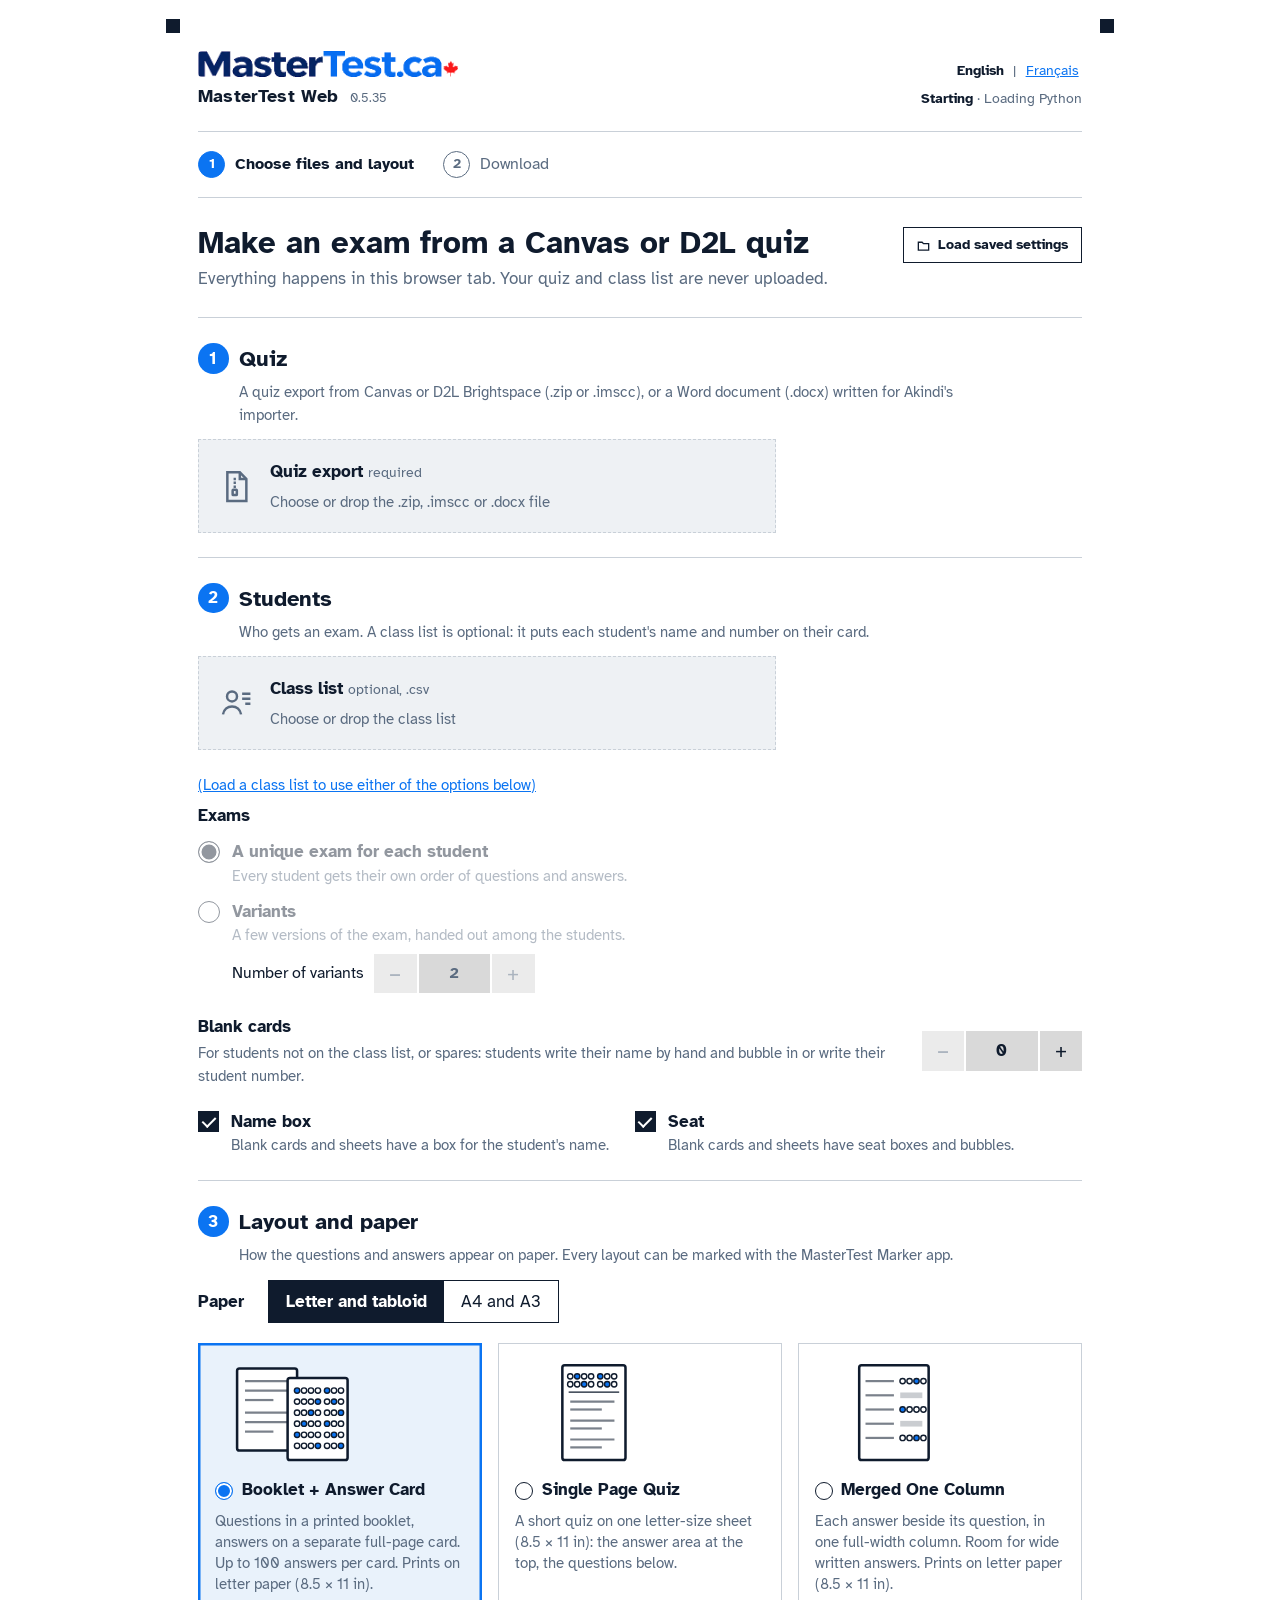
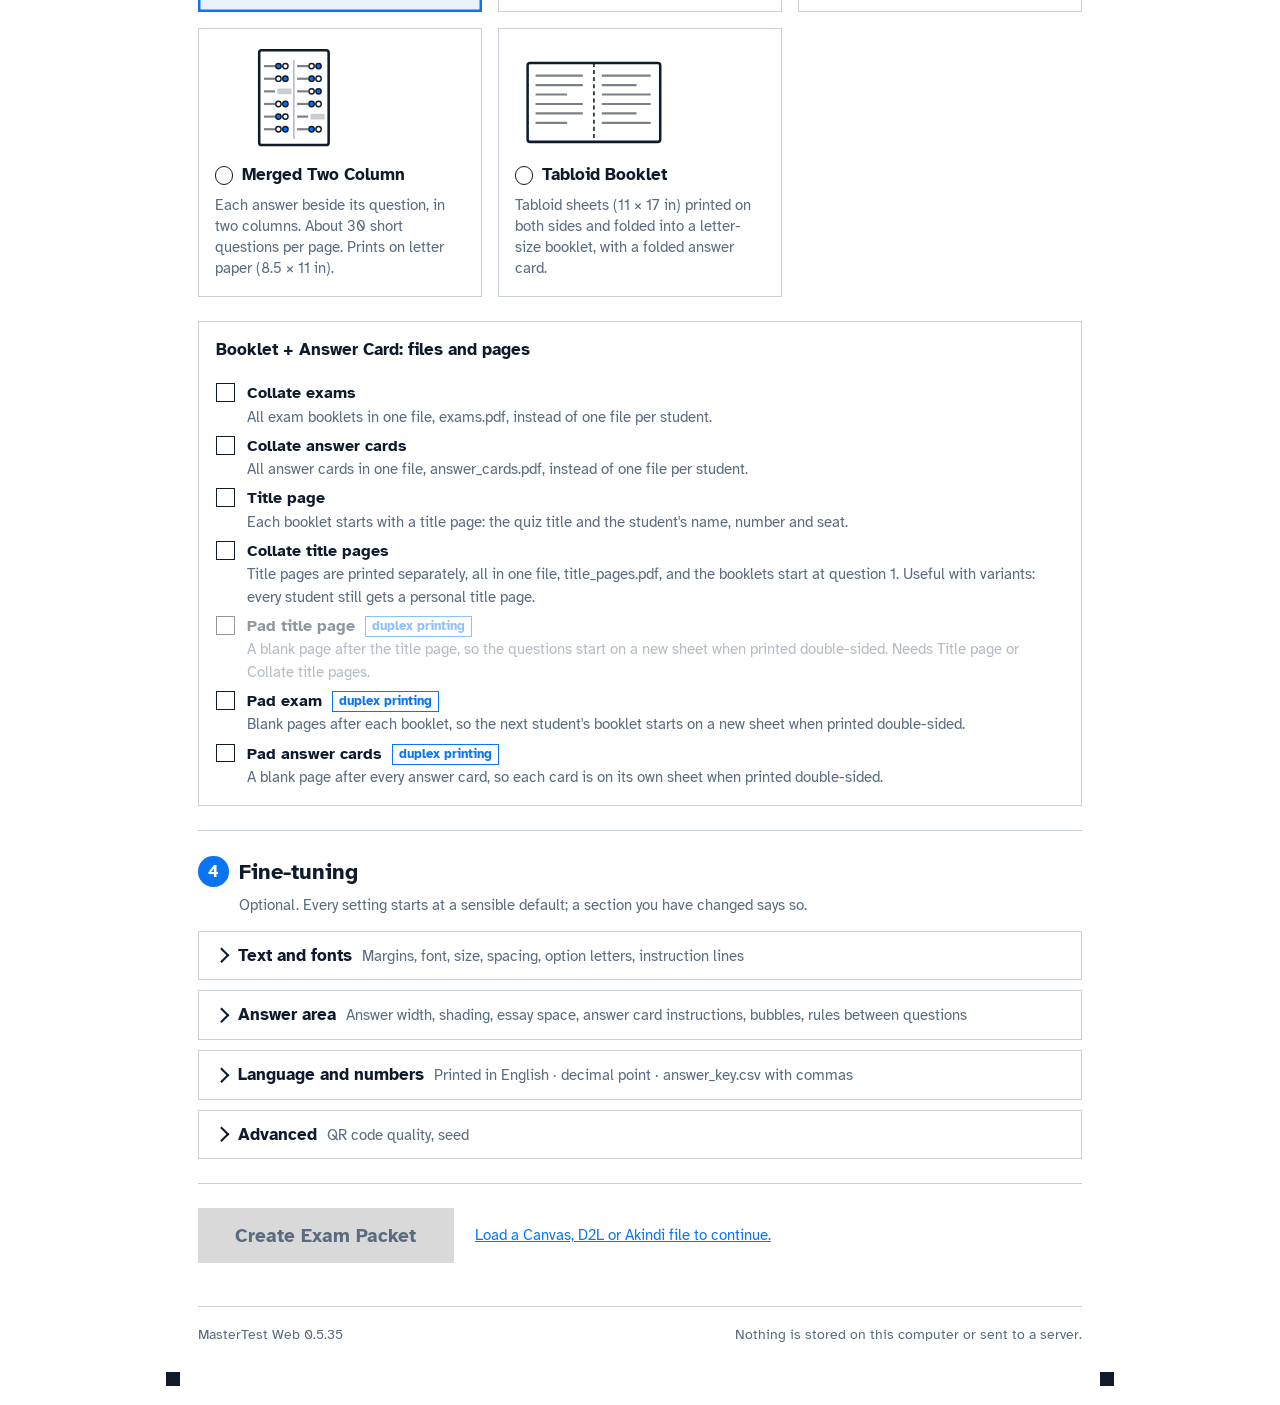
==== commit 06b631ae: "MasterTest Web 0.5.35 Co-Authored-By: Claude Opus 5.5 <noreply@anthropic.com> Claude-Session: https:" ====
--- a/index.html
+++ b/index.html
@@ -759,6 +759,8 @@
             <input type="text" id="po-calc" class="text wide">
             <label for="po-fill">Fill-in-the-blank instructions:</label>
             <input type="text" id="po-fill" class="text wide">
+            <label for="po-multi">Multiple-answer instructions:</label>
+            <input type="text" id="po-multi" class="text wide">
             <label for="po-blank">Replace ______ in fill-in-the-blank questions with:</label>
             <input type="text" id="po-blank" class="text wide" placeholder="__________ (default)">
           </div>
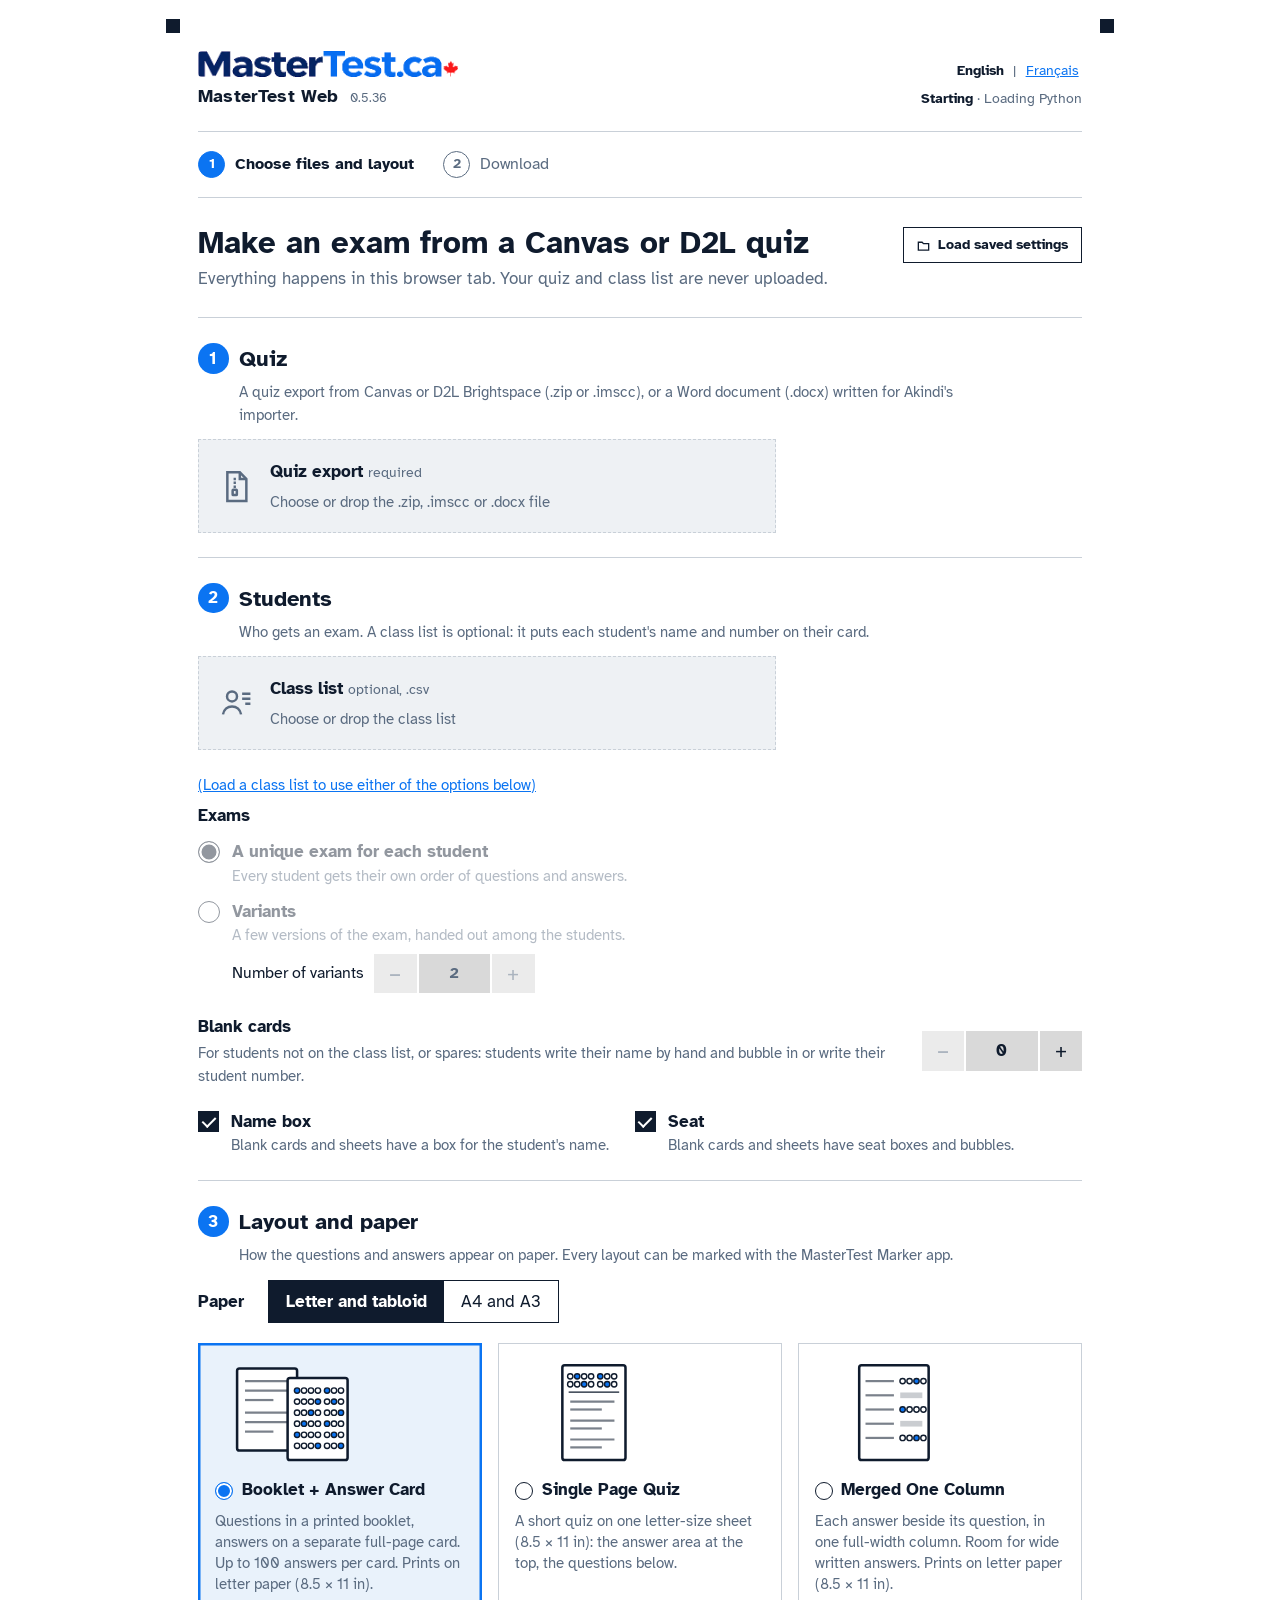
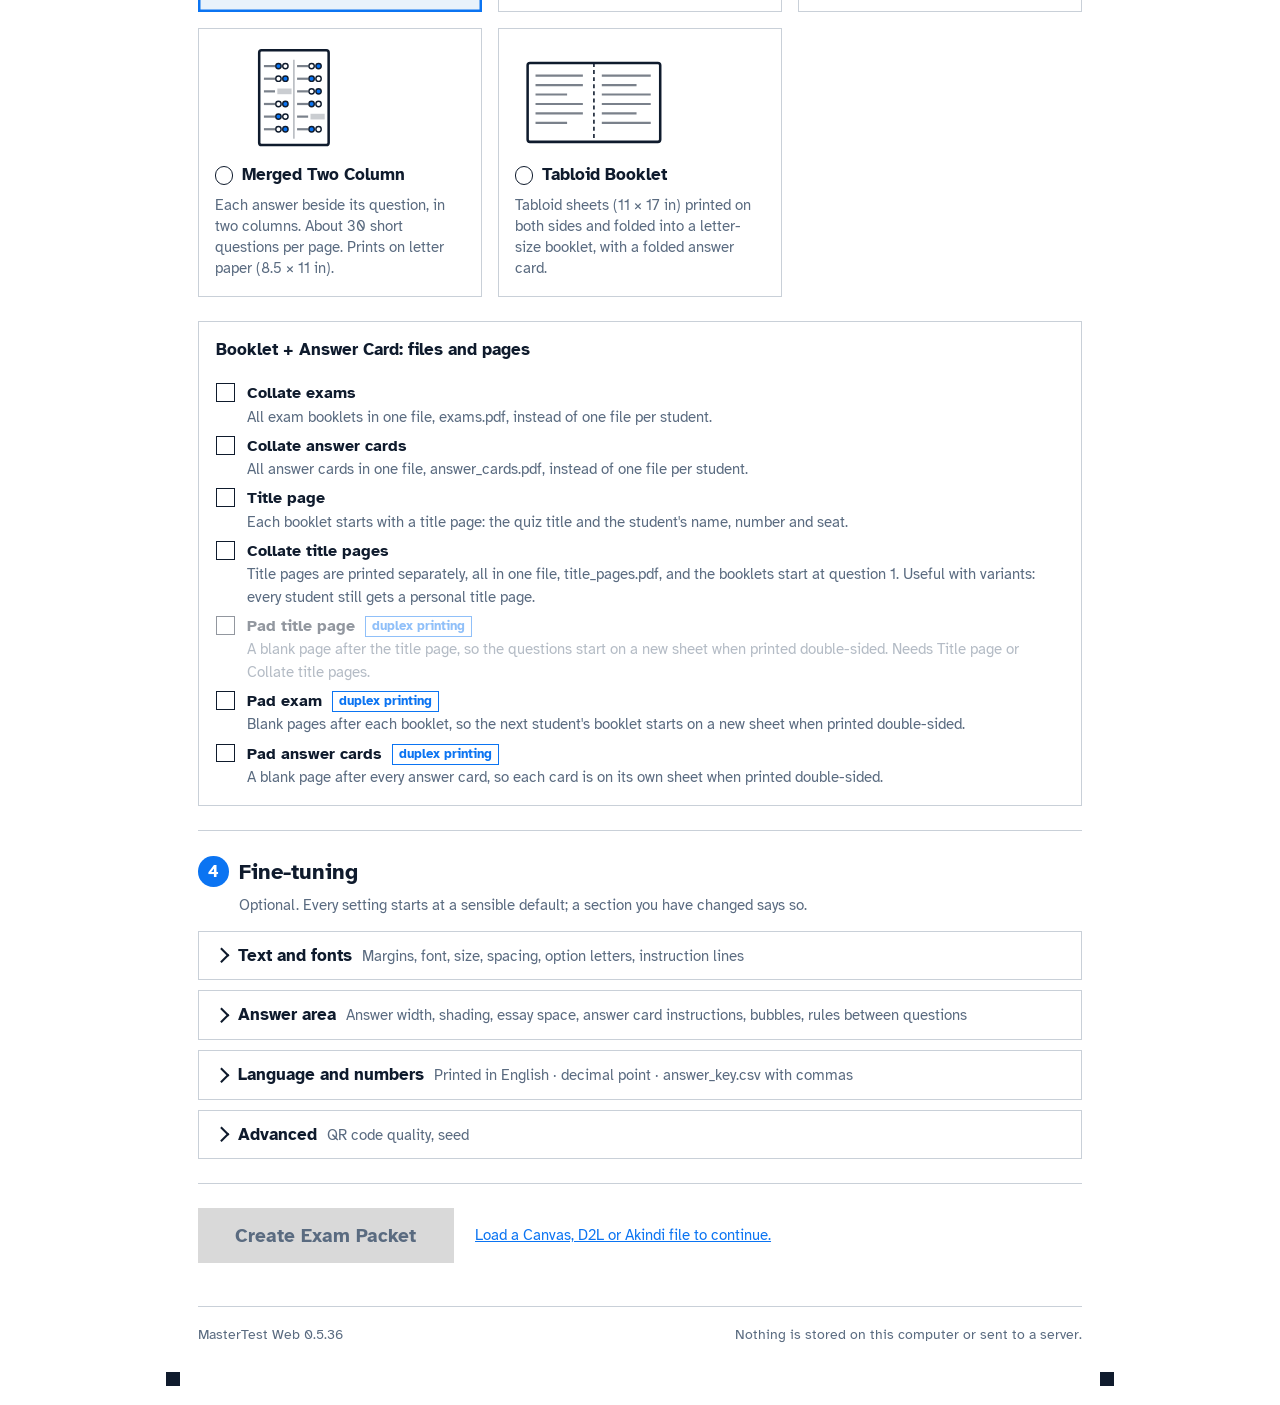
==== commit 3cfd5495: "MasterTest Web 0.5.36 Co-Authored-By: Claude Opus 5.5 <noreply@anthropic.com> Claude-Session: https:" ====
--- a/index.html
+++ b/index.html
@@ -729,6 +729,8 @@
             <p class="pool-of grid-note">The font and font size replace the fonts and font sizes used in the original quiz.</p>
             <label for="po-spacing">Question spacing:</label>
             <span><input type="text" id="po-spacing" class="text short" placeholder="automatic" spellcheck="false"> <span class="pool-of">space between questions, e.g. 12pt, 0.25in, 5mm (default 0.9 × the font size)</span></span>
+            <label for="po-option-spacing">Space before options:</label>
+            <span><input type="text" id="po-option-spacing" class="text short" placeholder="automatic" spellcheck="false"> <span class="pool-of">space between a question's text and its options A, B, C…, e.g. 8pt, 3mm (default 0.45 × the font size; 0.2 × on merged sheets)</span></span>
             <label for="po-option-font">Option font:</label>
             <span><select id="po-option-font" class="select font-pick" data-default="same"></select> <input type="file" id="po-option-font-file" accept=".ttf,.otf,.ttc" multiple hidden> <span class="pool-of" id="po-option-font-state">for the option letters A, B, C…</span></span>
             <span class="grid-label">Enclosed letters:</span>
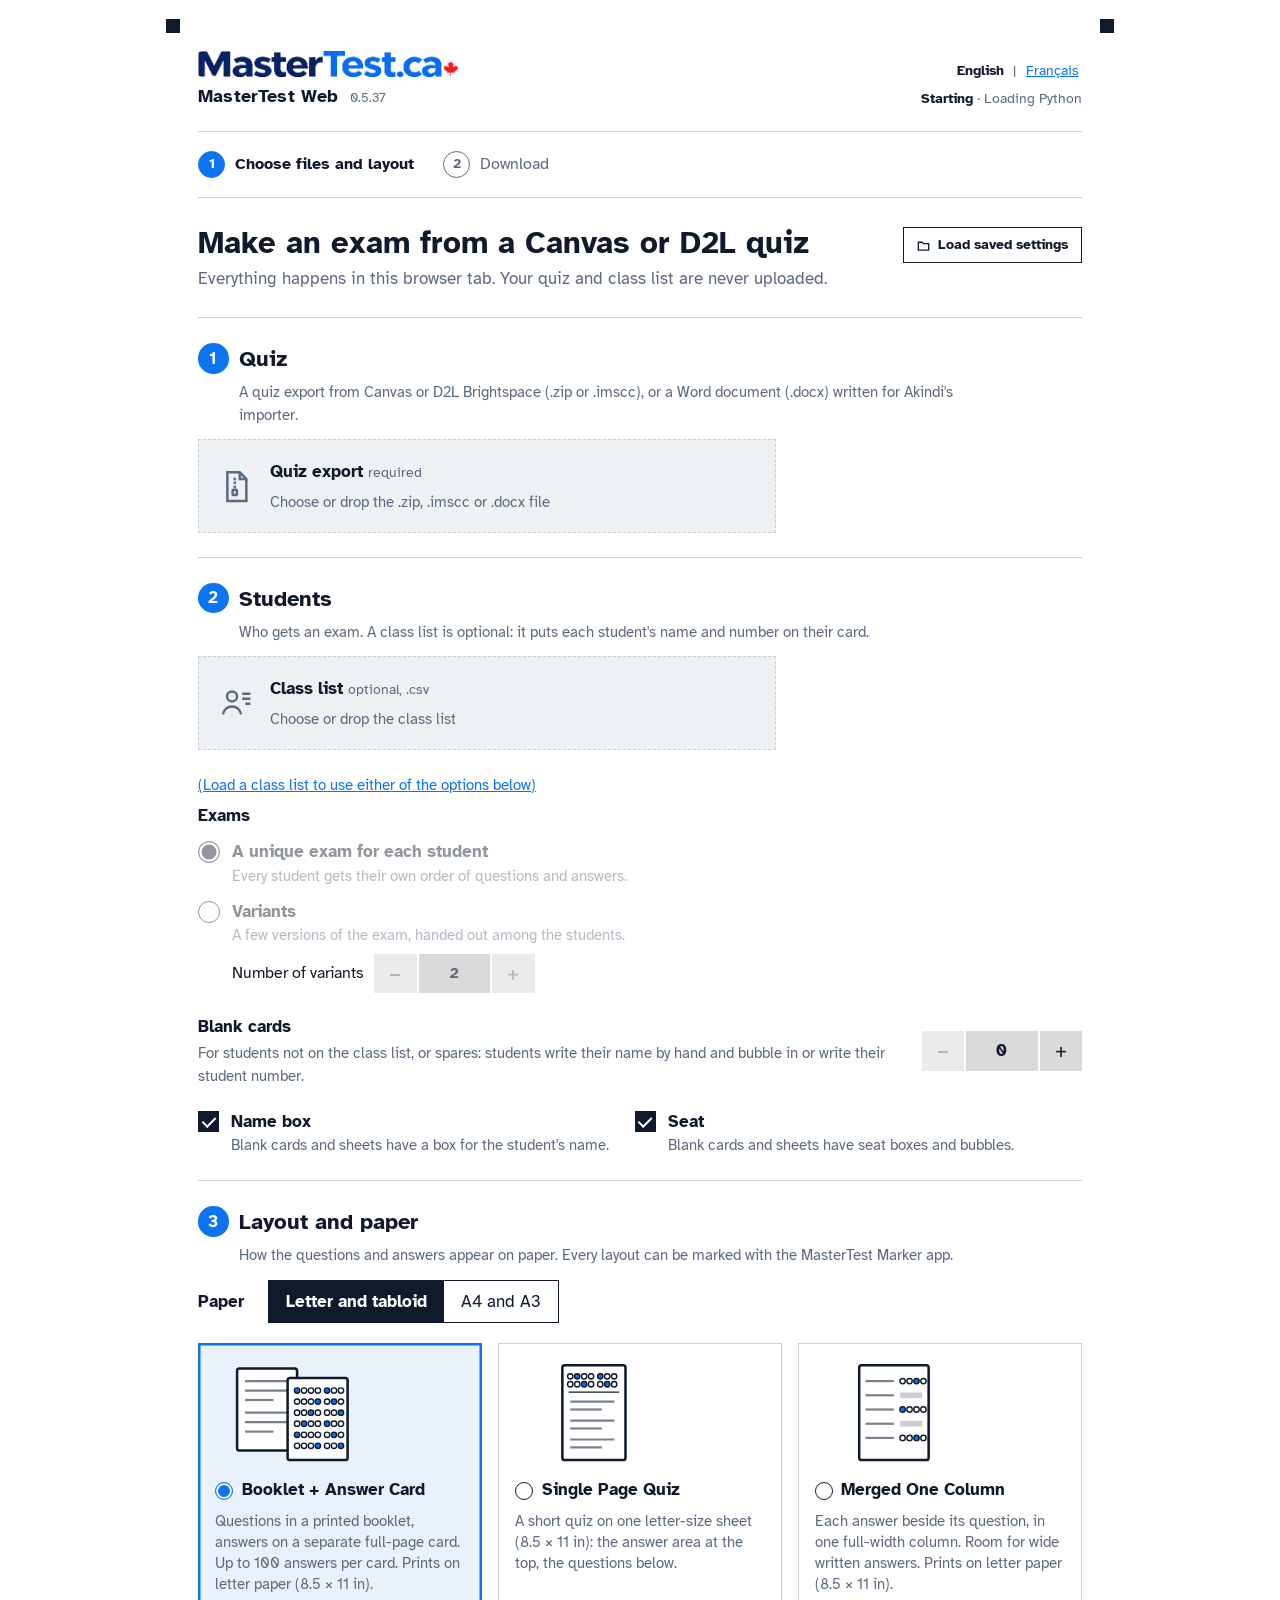
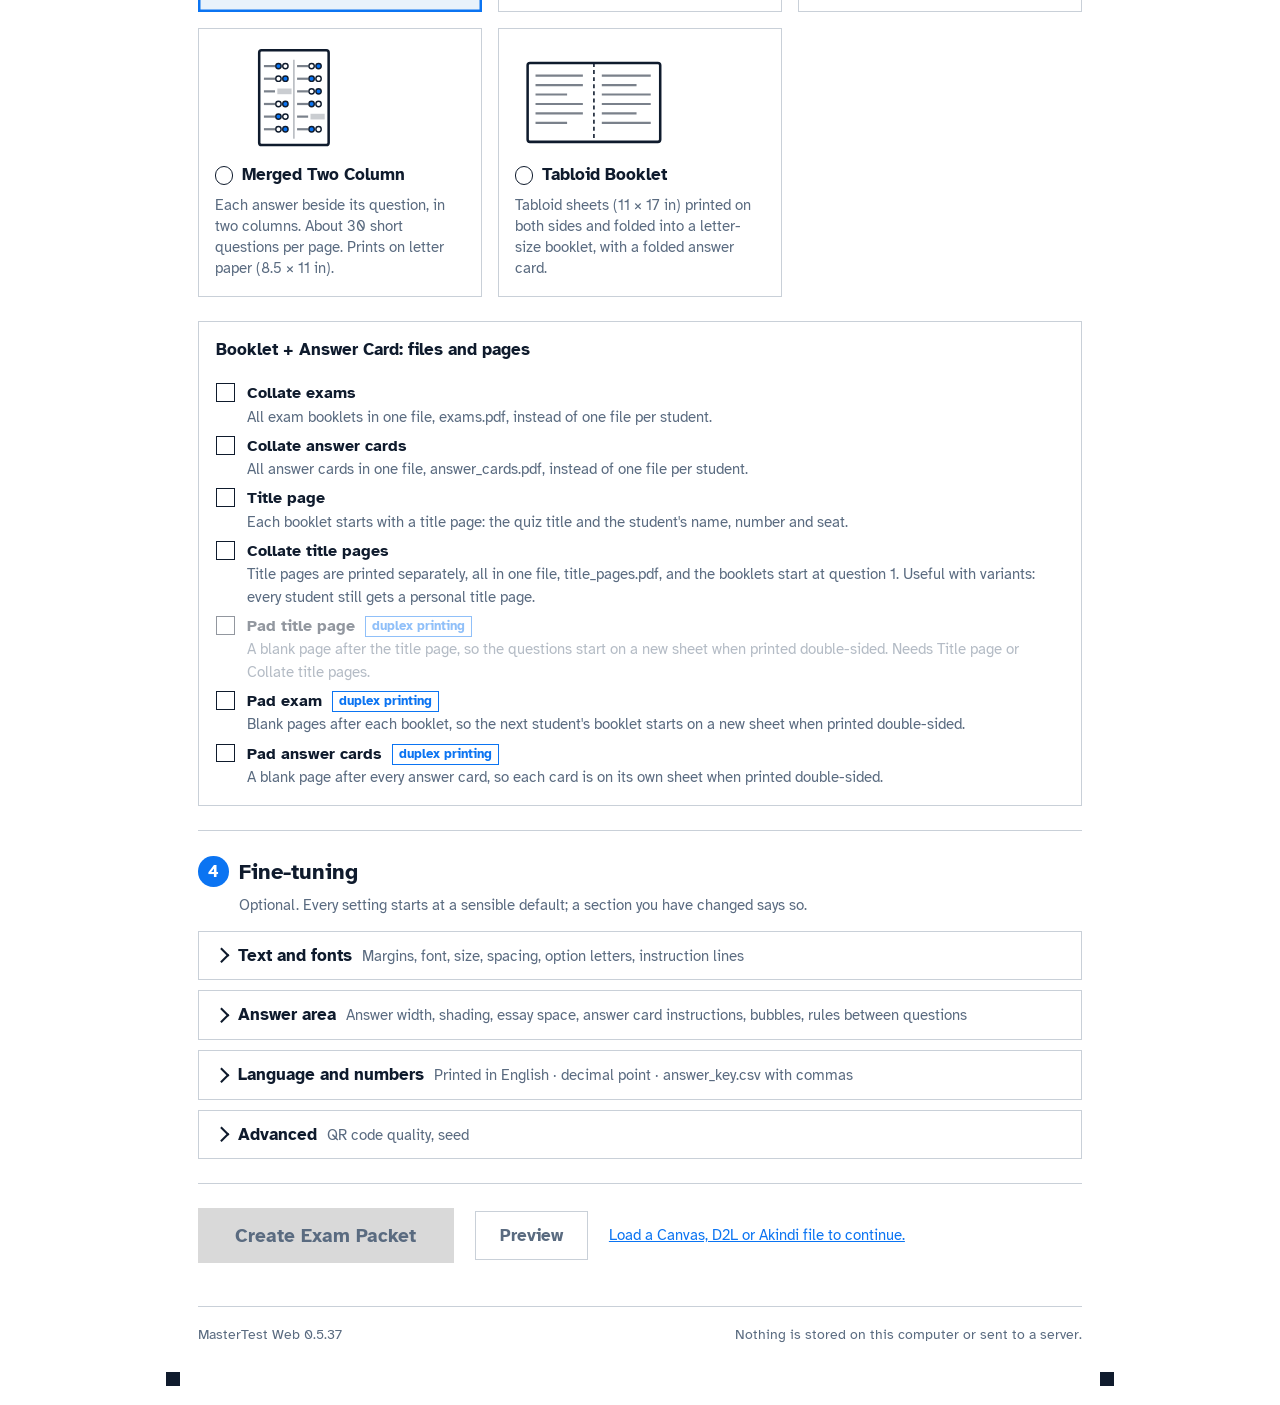
==== commit 6f314065: "MasterTest Web 0.5.37 Co-Authored-By: Claude Opus 5.5 <noreply@anthropic.com> Claude-Session: https:" ====
--- a/index.html
+++ b/index.html
@@ -336,6 +336,31 @@
 .config-link { margin-top: .9rem !important; }
 .config-link .sub { display: block; color: var(--muted); font-size: .88rem; }
 
+/* Calculate exam lengths, in the recap */
+.recap .lengths { margin-top: .7rem; padding-top: .6rem; border-top: 1px solid rgba(255, 255, 255, .25); }
+.recap button.link.on-dark { color: var(--paper); font-weight: 700; text-decoration: underline; padding: 0; background: none; border: 0; font: inherit; font-weight: 700; cursor: pointer; }
+.recap button.link.on-dark:disabled { opacity: .5; cursor: default; text-decoration: none; }
+.lengths-state { margin-left: .6rem; opacity: .85; font-size: .92rem; }
+.recap .meter { background: rgba(255, 255, 255, .2); }
+.lengths-table { margin-top: .5rem; border-collapse: collapse; font-size: .95rem; }
+.lengths-table th { text-align: left; font-weight: 400; opacity: .75; padding: .15rem 1.4rem .15rem 0; }
+.lengths-table td { padding: .15rem 1.4rem .15rem 0; font-variant-numeric: tabular-nums; }
+.lengths-table tr.first td { border-top: 1px solid rgba(255, 255, 255, .2); }
+
+/* the preview */
+dialog#preview-dialog { border: 1.5px solid var(--ink); padding: 0; width: min(62rem, calc(100vw - 2rem)); max-width: none;
+  height: calc(100vh - 3rem); max-height: none; background: var(--paper); color: var(--ink); }
+dialog#preview-dialog[open] { display: flex; flex-direction: column; }
+dialog#preview-dialog::backdrop { background: rgba(15, 27, 45, .55); }
+.pv-head { display: flex; flex-wrap: wrap; align-items: center; gap: .6rem 1rem; padding: .8rem 1rem; border-bottom: 1px solid var(--rule); }
+.pv-head h2 { margin: 0; font-size: 1.15rem; margin-right: auto; }
+.pv-note { margin: 0; padding: .45rem 1rem; color: var(--muted); font-size: .88rem; border-bottom: 1px solid var(--rule); }
+.pv-pages { flex: 1; overflow: auto; background: var(--cell); padding: 1rem; display: flex; flex-direction: column; align-items: center; gap: 1rem; }
+.pv-pages canvas { background: #fff; box-shadow: 0 1px 4px rgba(0, 0, 0, .25); max-width: 100%; height: auto; }
+.pv-pages .pv-label { color: var(--muted); font-size: .82rem; align-self: center; margin-bottom: -.6rem; }
+.pv-pages .pv-wait { margin: auto; color: var(--muted); }
+.pv-pages .pv-error { margin: auto; max-width: 36rem; white-space: pre-wrap; color: var(--wrong); }
+
 /* the password dialog */
 dialog#pw-dialog { border: 1.5px solid var(--ink); padding: 1.4rem 1.5rem 1.2rem; max-width: min(30rem, calc(100vw - 2rem)); width: 100%;
   background: var(--paper); color: var(--ink); }
@@ -857,10 +882,20 @@
       <p class="recap-title" id="recap-title"></p>
       <p id="recap-who"></p>
       <p id="recap-how"></p>
+      <div class="lengths">
+        <button type="button" class="link on-dark" id="lengths-btn" disabled>Calculate exam lengths</button>
+        <span class="lengths-state" id="lengths-state" aria-live="polite"></span>
+        <progress class="meter" id="lengths-meter" max="1" hidden></progress>
+        <table class="lengths-table" id="lengths-table" hidden>
+          <thead><tr><th>Printed</th><th>Pages</th><th>How many</th></tr></thead>
+          <tbody id="lengths-rows"></tbody>
+        </table>
+      </div>
     </div>
 
     <div class="actions">
       <button type="button" class="primary" id="generate" disabled>Create Exam Packet</button>
+      <button type="button" class="secondary" id="preview-btn" disabled>Preview</button>
       <span class="why" id="why" aria-live="polite"></span>
     </div>
   </div>
@@ -884,6 +919,22 @@
     </div>
   </div>
 
+  <dialog id="preview-dialog" aria-labelledby="preview-title">
+    <div class="pv-head">
+      <h2 id="preview-title">Preview</h2>
+      <span class="pv-pick" id="pv-who-pick" hidden>
+        <span class="seg" role="radiogroup" aria-label="Whose exam">
+          <label><input type="radio" name="pv-who" value="student" checked><span>First student</span></label>
+          <label><input type="radio" name="pv-who" value="blank"><span>Blank exam</span></label>
+        </span>
+      </span>
+      <span class="pv-pick seg" id="pv-files" role="radiogroup" aria-label="File" hidden></span>
+      <button type="button" class="secondary" id="pv-close">Close</button>
+    </div>
+    <p class="pv-note" id="pv-note"></p>
+    <div class="pv-pages" id="pv-pages" tabindex="0" aria-live="polite"></div>
+  </dialog>
+
   <dialog id="pw-dialog" aria-labelledby="pw-title">
     <form method="dialog" id="pw-form">
       <label for="pw" id="pw-title">Enter a password to protect the answer key:</label>
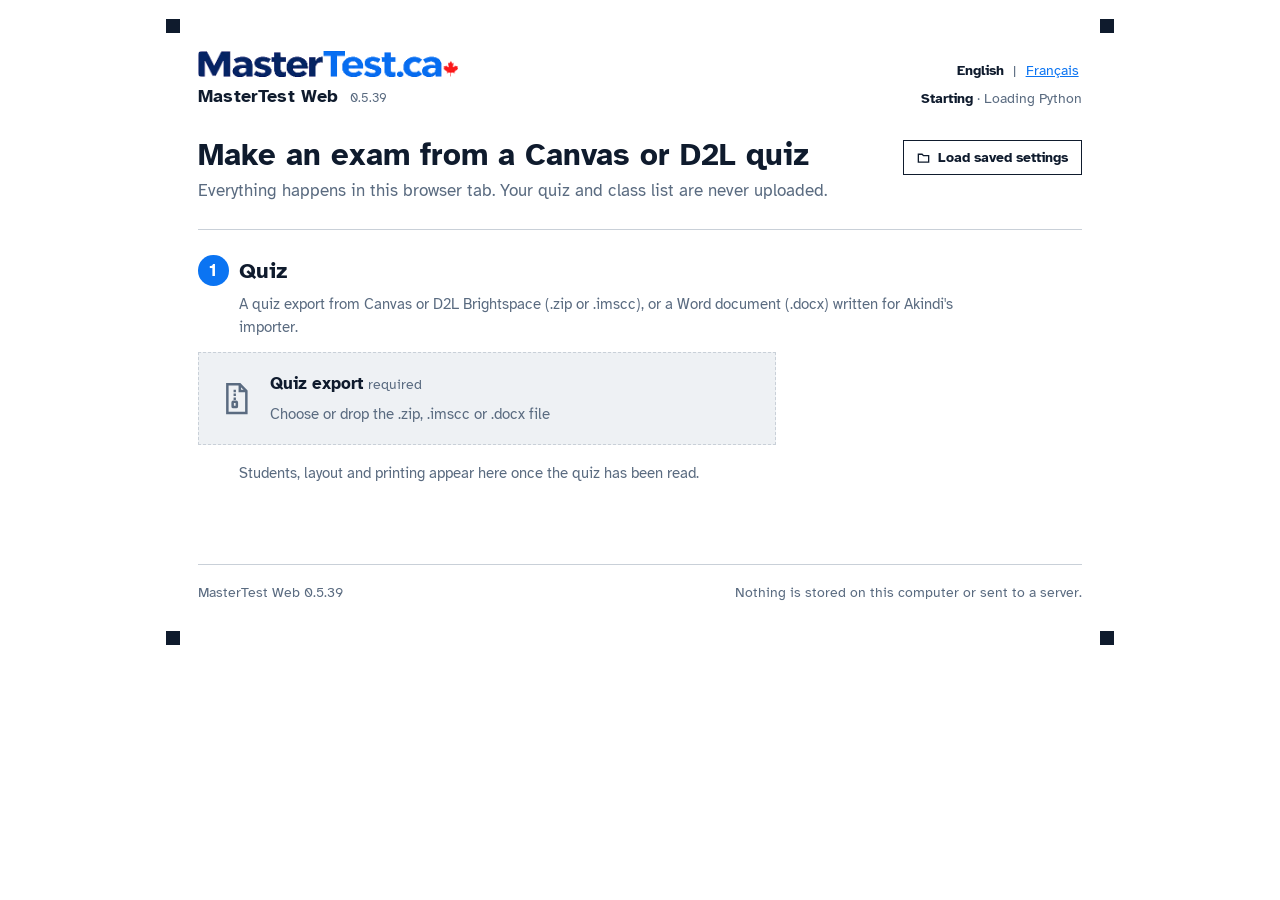
==== commit 2da85dc4: "MasterTest Web 0.5.39 Co-Authored-By: Claude Opus 5.5 <noreply@anthropic.com> Claude-Session: https:" ====
--- a/index.html
+++ b/index.html
@@ -336,6 +336,38 @@
 .config-link { margin-top: .9rem !important; }
 .config-link .sub { display: block; color: var(--muted); font-size: .88rem; }
 
+/* one thing at a time: what follows the quiz waits until it has been read */
+body.no-quiz .after-quiz { display: none; }
+.after-quiz-note { display: none; margin-top: 1rem; }
+body.no-quiz .after-quiz-note { display: block; }
+/* a file that has been read: its name and Replace, at the top of its summary */
+.file-chip { margin: 0 0 .6rem; display: flex; flex-wrap: wrap; align-items: baseline; gap: .2rem .8rem; font-size: .92rem; color: var(--muted); }
+.file-chip strong { color: var(--ink); font-weight: 700; }
+.seats-h { margin: .2rem 0 .3rem; font-weight: 700; }
+.blank-details { display: flex; flex-wrap: wrap; align-items: center; gap: .4rem 1.4rem; margin-top: .6rem; }
+.blank-details .lbl { font-weight: 700; }
+/* layouts: small cards in a row; the chosen one described under them */
+.layouts { grid-template-columns: repeat(auto-fill, minmax(9.5rem, 1fr)); gap: .6rem; }
+.layout { padding: .6rem .65rem; gap: .35rem; }
+.layout .pic { height: 3.6rem; }
+.layout .name { font-size: .92rem; }
+.layout .desc { display: none; }
+.layout .why-not { font-size: .78rem; }
+.layout-chosen { margin: .5rem 0 0; color: var(--muted); font-size: .93rem; line-height: 1.45; }
+.layout-chosen strong { color: var(--ink); }
+/* printing: three plain choices, each setting below them */
+.print-simple { display: grid; gap: .7rem; margin-bottom: .6rem; }
+.print-simple .seg-row { margin: 0; }
+.print-simple .seg-row legend { min-width: 6.5rem; }
+#page-details { margin-top: .4rem; }
+.tune-sub { margin: 1rem 0 .4rem; }
+.tune-sub:first-child { margin-top: 0; }
+/* Preview, in the summary */
+.recap-tools { display: flex; flex-wrap: wrap; align-items: center; gap: .6rem 1.4rem; }
+.on-dark-button { background: var(--paper); color: var(--ink); border: 0; padding: .5rem 1.1rem; font: inherit; font-weight: 700; cursor: pointer; }
+.on-dark-button:disabled { opacity: .5; cursor: default; }
+.on-dark-button:focus-visible { outline: 2px solid var(--accent); outline-offset: 2px; }
+
 /* Calculate exam lengths, in the recap */
 .recap .lengths { margin-top: .7rem; padding-top: .6rem; border-top: 1px solid rgba(255, 255, 255, .25); }
 .recap button.link.on-dark { color: var(--paper); font-weight: 700; text-decoration: underline; padding: 0; background: none; border: 0; font: inherit; font-weight: 700; cursor: pointer; }
@@ -454,9 +486,10 @@
   .track { scroll-behavior: auto; }
 }
 @media (max-width: 40rem) {
-  .layouts { grid-template-columns: repeat(2, minmax(0, 1fr)); gap: .6rem; }
-  .layout { padding: .7rem; }
-  .layout .pic { height: 4rem; }
+  .layouts { grid-template-columns: repeat(3, minmax(0, 1fr)); gap: .5rem; }
+  .layout { padding: .5rem; }
+  .layout .pic { height: 2.8rem; }
+  .layout .name { font-size: .8rem; }
   .layout .desc { font-size: .8rem; }
 }
 </style>
@@ -477,10 +510,6 @@
     </div>
   </header>
 
-  <ol class="steps" aria-label="Steps">
-    <li id="step1-tab" aria-current="step"><span class="dot">1</span>Choose files and layout</li>
-    <li id="step2-tab"><span class="dot">2</span>Download</li>
-  </ol>
 
   <!-- step 1 -->
   <div id="step1">
@@ -517,6 +546,7 @@
           <div class="choices" id="quiz-list"></div>
         </fieldset>
         <div class="summary" id="quiz-summary" hidden>
+          <p class="file-chip"><strong id="export-chip"></strong> <button type="button" class="link" id="export-replace">Replace</button></p>
           <div class="summary-grid">
             <div class="count"><span class="n" id="sum-n"></span><span class="unit" id="sum-unit">questions</span></div>
             <div>
@@ -577,9 +607,10 @@
         </details>
         </div>
       </div>
+      <p class="hint after-quiz-note" id="after-quiz-note">Students, layout and printing appear here once the quiz has been read.</p>
     </section>
 
-    <section class="block" aria-labelledby="students-h">
+    <section class="block after-quiz" aria-labelledby="students-h">
       <h2 id="students-h" class="num-h"><span class="num" aria-hidden="true">2</span>Students</h2>
       <p class="hint">Who gets an exam. A class list is optional: it puts each student's name and number on their card.</p>
       <div class="files">
@@ -594,6 +625,7 @@
       <div class="quiz" id="classinfo" aria-live="polite" hidden>
         <p class="quiz-status" id="class-status"></p>
         <div class="summary" id="class-box" hidden>
+        <p class="file-chip"><strong id="class-chip"></strong> <button type="button" class="link" id="class-replace">Replace</button> <button type="button" class="link" id="class-remove">Remove</button></p>
         <div class="summary-grid" id="class-summary" hidden>
           <div class="count"><span class="n" id="cls-n"></span><span class="unit" id="cls-unit">students</span></div>
           <div>
@@ -605,6 +637,7 @@
           </div>
         </div>
         <div class="class-opts" id="class-opts">
+          <p class="sub-h seats-h">Seats</p>
           <label class="check seats-check"><input type="checkbox" id="randomize">
             <span><span class="label">Randomize seats</span>
             <span class="sub" id="randomize-sub">Each student gets a random seat, printed on their card and the attendance sheet.</span></span></label>
@@ -619,46 +652,6 @@
                 <li>You need at least one seat per student. Repeated labels count once; spare seats stay empty.</li>
               </ul>
               <p class="banks-total" id="seat-count" hidden></p>
-            </div>
-          </details>
-          <details class="pool" id="class-details">
-            <summary>Class list options <span class="summary-note">Change which field is the Student Number, export fields from the class list into the QR code (such as seat number).</span></summary>
-            <div class="pool-body">
-              <div class="pool-row">
-                <label for="id-col">Student ID column:</label>
-                <select id="id-col" class="select"></select>
-                <span class="pool-of" id="id-default"></span>
-              </div>
-              <p class="hint pool-hint">The number printed on each card and used by MasterTest Marker to match marks to students. Every student needs a different one.</p>
-              <fieldset class="qr-fields">
-                <legend>Fields exported into the answer card QR code <span class="summary-note">Use this if you want this information to appear in the CSV export from your phone (e.g. SIS Login ID).</span></legend>
-                <div class="chips" id="qr-fixed"></div>
-                <div class="choices tight" id="qr-extra"></div>
-                <p class="hint pool-hint">The student name, ID and card serial are always included. Extra fields appear in MasterTest Marker's results; each one makes the QR code a little denser.</p>
-              </fieldset>
-            </div>
-          </details>
-          <details class="pool" id="att-details">
-            <summary>Attendance sheet <span class="summary-note">Printed with every class list: its columns, order and orientation.</span></summary>
-            <div class="pool-body">
-              <p class="field-label">Columns on the sheet, left to right</p>
-              <ul class="chips" id="att-cols" aria-label="Attendance sheet columns"></ul>
-              <div class="pool-row">
-                <label for="att-add">Add a column:</label>
-                <select id="att-add" class="select"></select>
-                <input type="text" id="att-blank" class="text" placeholder="Column name, e.g. Time in" hidden aria-label="Name of the blank column">
-                <button type="button" class="secondary small" id="att-add-btn">Add</button>
-              </div>
-              <div class="pool-row">
-                <label for="att-sort">Sort by:</label>
-                <select id="att-sort" class="select"></select>
-                <select id="att-dir" class="select" aria-label="Sort direction"><option value="asc">Ascending (A–Z, 1–9)</option><option value="desc">Descending (Z–A, 9–1)</option></select>
-              </div>
-              <fieldset class="paper-row orient">
-                <legend>Page orientation:</legend>
-                <label class="bubble inline"><input type="radio" name="orient" value="portrait" checked><span class="label">Portrait</span></label>
-                <label class="bubble inline"><input type="radio" name="orient" value="landscape"><span class="label">Landscape</span><span class="sub">room for more columns</span></label>
-              </fieldset>
             </div>
           </details>
         </div>
@@ -694,14 +687,15 @@
             <button type="button" data-step="blanks" data-by="1" aria-label="More blank cards">+</button>
           </span>
         </div>
-        <div class="blank-row blank-details">
-          <label class="check"><input type="checkbox" id="blank-name" checked><span><span class="label">Name box</span><span class="sub">Blank cards and sheets have a box for the student's name.</span></span></label>
-          <label class="check"><input type="checkbox" id="blank-seat" checked><span><span class="label">Seat</span><span class="sub">Blank cards and sheets have seat boxes and bubbles.</span></span></label>
+        <div class="blank-details" id="blank-details" hidden>
+          <span class="lbl">On blank cards:</span>
+          <label class="check inline" title="A box for the student's name"><input type="checkbox" id="blank-name" checked><span class="label">Name box</span></label>
+          <label class="check inline" title="Seat boxes and bubbles"><input type="checkbox" id="blank-seat" checked><span class="label">Seat</span></label>
         </div>
       </div>
     </section>
 
-    <section class="block" aria-labelledby="layout-h">
+    <section class="block after-quiz" aria-labelledby="layout-h">
       <h2 id="layout-h" class="num-h"><span class="num" aria-hidden="true">3</span>Layout and paper</h2>
       <p class="hint">How the questions and answers appear on paper. Every layout can be marked with the MasterTest Marker app.</p>
       <fieldset class="seg-row">
@@ -712,8 +706,31 @@
         </span>
       </fieldset>
       <div class="layouts" id="layouts" role="radiogroup" aria-labelledby="layout-h"></div>
+      <p class="layout-chosen" id="layout-chosen" aria-live="polite"></p>
       <div class="layout-opts" role="group" aria-labelledby="pg-layout-note">
         <p class="sub-h" id="pg-layout-note"></p>
+        <div class="print-simple">
+          <fieldset class="seg-row" id="ps-files-row">
+            <legend>Files</legend>
+            <span class="seg">
+              <label><input type="radio" name="ps-files" value="one"><span>One per student</span></label>
+              <label><input type="radio" name="ps-files" value="all"><span>All in one file</span></label>
+            </span>
+          </fieldset>
+          <fieldset class="seg-row" id="ps-title-row">
+            <legend>Title page</legend>
+            <span class="seg">
+              <label><input type="radio" name="ps-title" value="none"><span>None</span></label>
+              <label><input type="radio" name="ps-title" value="start"><span id="ps-title-start">At the start of each booklet</span></label>
+              <label id="ps-title-sep"><input type="radio" name="ps-title" value="separate"><span>Separate file</span></label>
+            </span>
+          </fieldset>
+          <label class="check" id="ps-duplex-row"><input type="checkbox" id="ps-duplex"><span><span class="label">Printing double-sided</span><span class="sub" id="ps-duplex-sub">Adds the blank pages needed so every booklet, title page and answer card starts on a new sheet.</span></span></label>
+          <p class="pool-of" id="ps-duplex-always" hidden>Folded booklets are always printed double-sided, with the blank pages they need.</p>
+        </div>
+        <details class="pool" id="page-details">
+          <summary>Each setting <span class="summary-note" id="page-details-note">the files and pages one by one</span></summary>
+          <div class="pool-body">
         <div class="choices tight po-checks" id="page-opts">
             <label class="check"><input type="checkbox" data-po="collate-exams"><span><span class="label">Collate exams</span><span class="sub" data-desc="collate-exams"></span></span></label>
             <label class="check"><input type="checkbox" data-po="collate-answer-cards"><span><span class="label">Collate answer cards</span><span class="sub" data-desc="collate-answer-cards"></span></span></label>
@@ -723,14 +740,16 @@
             <label class="check"><input type="checkbox" data-po="pad-exam"><span><span class="label">Pad exam <span class="tag duplex">duplex printing</span></span><span class="sub" data-desc="pad-exam"></span></span></label>
             <label class="check"><input type="checkbox" data-po="pad-answer-cards"><span><span class="label">Pad answer cards <span class="tag duplex">duplex printing</span></span><span class="sub" data-desc="pad-answer-cards"></span></span></label>
           </div>
+          </div>
+        </details>
       </div>
     </section>
 
-    <section class="block" aria-labelledby="tune-h">
+    <section class="block after-quiz" aria-labelledby="tune-h">
       <h2 id="tune-h" class="num-h"><span class="num" aria-hidden="true">4</span>Fine-tuning</h2>
       <p class="hint">Optional. Every setting starts at a sensible default; a section you have changed says so.</p>
       <details class="pool tune" id="print-details">
-        <summary>Text and fonts <span class="summary-note">Margins, font, size, spacing, option letters, instruction lines</span><span class="changed" data-changed="text" hidden></span></summary>
+        <summary>Text and fonts <span class="summary-note">Margins, font, size, spacing, option letters, points</span><span class="changed" data-changed="text" hidden></span></summary>
         <div class="pool-body">
           <div class="form-grid">
             <span class="grid-label" id="po-margin-mode-label">Margins:</span>
@@ -779,6 +798,13 @@
           </div>
           <div class="choices tight po-checks">
             <label class="check"><input type="checkbox" id="po-points"><span><span class="label">Show points</span><span class="sub">Print each question's point value.</span></span></label>
+          </div>
+        </div>
+      </details>
+      <details class="pool tune" id="instr-details">
+        <summary>Instructions <span class="summary-note">The quiz's own instructions, the lines under calculated, fill-in-the-blank and multiple-answer questions, the answer card's instructions</span><span class="changed" data-changed="instr" hidden></span></summary>
+        <div class="pool-body">
+          <div class="choices tight po-checks">
             <label class="check"><input type="checkbox" id="po-noinstr"><span><span class="label">Suppress quiz instructions</span><span class="sub">Leave out the quiz's own instructions.</span></span></label>
           </div>
           <div class="form-grid texts">
@@ -792,16 +818,7 @@
             <input type="text" id="po-blank" class="text wide" placeholder="__________ (default)">
           </div>
           <p class="hint pool-hint">The instructions are printed under every question of that kind. Leave a box empty for the standard text (shown in grey); type <code>none</code> to print nothing.</p>
-        </div>
-      </details>
-      <details class="pool tune" id="answer-details">
-        <summary>Answer area <span class="summary-note">Answer width, shading, essay space, answer card instructions, bubbles, rules between questions</span><span class="changed" data-changed="answer" hidden></span></summary>
-        <div class="pool-body">
           <div class="form-grid">
-            <label for="po-width">Answer field width:</label>
-            <span><input type="text" id="po-width" class="text short" spellcheck="false"> <span class="pool-of" id="po-width-hint"></span></span>
-            <label for="po-shading">Cell shading:</label>
-            <span><input type="number" id="po-shading" class="text short" min="0" max="100" step="1" placeholder="15" inputmode="numeric"> <span class="pool-of">% grey in the number, written-answer, student-number and seat boxes (default 15); 0 prints outlined boxes</span></span>
             <span class="grid-label" id="po-aci-label">Answer card instructions:</span>
             <span>
               <span role="radiogroup" aria-labelledby="po-aci-label" class="inline-radios">
@@ -814,6 +831,17 @@
                 <span class="pool-of" id="po-aci-state">An .html file (the same tags as question text); choose its images along with it.</span>
               </span>
             </span>
+          </div>
+        </div>
+      </details>
+      <details class="pool tune" id="answer-details">
+        <summary>Answer area <span class="summary-note">Answer width, shading, essay space, bubbles, rules between questions</span><span class="changed" data-changed="answer" hidden></span></summary>
+        <div class="pool-body">
+          <div class="form-grid">
+            <label for="po-width">Answer field width:</label>
+            <span><input type="text" id="po-width" class="text short" spellcheck="false"> <span class="pool-of" id="po-width-hint"></span></span>
+            <label for="po-shading">Cell shading:</label>
+            <span><input type="number" id="po-shading" class="text short" min="0" max="100" step="1" placeholder="15" inputmode="numeric"> <span class="pool-of">% grey in the number, written-answer, student-number and seat boxes (default 15); 0 prints outlined boxes</span></span>
             <label for="po-essay">Essay space:</label>
             <span class="essay-cell"><span class="essay-row"><select id="po-essay" class="select">
                 <option value="1/4">1/4 page</option><option value="1/2">1/2 page</option><option value="3/4">3/4 page</option><option value="1">1 page</option>
@@ -826,6 +854,44 @@
             <label class="check"><input type="checkbox" id="po-rules"><span><span class="label">Rule between questions</span><span class="sub">A thin grey line between one question and the next, so each question is easy to follow across to its answer. On by default for Merged One Column.</span></span></label>
           </div>
         </div>
+      </details>
+      <details class="pool tune" id="classlist-details" hidden>
+        <summary>Class list and attendance <span class="summary-note">Student ID column, extra fields in the QR code, the attendance sheet's columns, order and orientation</span></summary>
+        <div class="pool-body">
+          <h3 class="sub-h tune-sub" id="class-details">Class list</h3>
+              <div class="pool-row">
+                <label for="id-col">Student ID column:</label>
+                <select id="id-col" class="select"></select>
+                <span class="pool-of" id="id-default"></span>
+              </div>
+              <p class="hint pool-hint">The number printed on each card and used by MasterTest Marker to match marks to students. Every student needs a different one.</p>
+              <fieldset class="qr-fields">
+                <legend>Fields exported into the answer card QR code <span class="summary-note">Use this if you want this information to appear in the CSV export from your phone (e.g. SIS Login ID).</span></legend>
+                <div class="chips" id="qr-fixed"></div>
+                <div class="choices tight" id="qr-extra"></div>
+                <p class="hint pool-hint">The student name, ID and card serial are always included. Extra fields appear in MasterTest Marker's results; each one makes the QR code a little denser.</p>
+              </fieldset>
+                      <h3 class="sub-h tune-sub" id="att-details">Attendance sheet</h3>
+          <p class="hint pool-hint">Printed with every class list.</p>
+              <p class="field-label">Columns on the sheet, left to right</p>
+              <ul class="chips" id="att-cols" aria-label="Attendance sheet columns"></ul>
+              <div class="pool-row">
+                <label for="att-add">Add a column:</label>
+                <select id="att-add" class="select"></select>
+                <input type="text" id="att-blank" class="text" placeholder="Column name, e.g. Time in" hidden aria-label="Name of the blank column">
+                <button type="button" class="secondary small" id="att-add-btn">Add</button>
+              </div>
+              <div class="pool-row">
+                <label for="att-sort">Sort by:</label>
+                <select id="att-sort" class="select"></select>
+                <select id="att-dir" class="select" aria-label="Sort direction"><option value="asc">Ascending (A–Z, 1–9)</option><option value="desc">Descending (Z–A, 9–1)</option></select>
+              </div>
+              <fieldset class="paper-row orient">
+                <legend>Page orientation:</legend>
+                <label class="bubble inline"><input type="radio" name="orient" value="portrait" checked><span class="label">Portrait</span></label>
+                <label class="bubble inline"><input type="radio" name="orient" value="landscape"><span class="label">Landscape</span><span class="sub">room for more columns</span></label>
+              </fieldset>
+                    </div>
       </details>
       <details class="pool tune" id="lang-details">
         <summary>Language and numbers <span class="summary-note" id="lang-note"></span><span class="changed" data-changed="lang" hidden></span></summary>
@@ -883,7 +949,10 @@
       <p id="recap-who"></p>
       <p id="recap-how"></p>
       <div class="lengths">
-        <button type="button" class="link on-dark" id="lengths-btn" disabled>Calculate exam lengths</button>
+        <span class="recap-tools">
+          <button type="button" class="on-dark-button" id="preview-btn" disabled>Preview</button>
+          <button type="button" class="link on-dark" id="lengths-btn" disabled>Calculate exam lengths</button>
+        </span>
         <span class="lengths-state" id="lengths-state" aria-live="polite"></span>
         <progress class="meter" id="lengths-meter" max="1" hidden></progress>
         <table class="lengths-table" id="lengths-table" hidden>
@@ -893,9 +962,8 @@
       </div>
     </div>
 
-    <div class="actions">
+    <div class="actions after-quiz">
       <button type="button" class="primary" id="generate" disabled>Create Exam Packet</button>
-      <button type="button" class="secondary" id="preview-btn" disabled>Preview</button>
       <span class="why" id="why" aria-live="polite"></span>
     </div>
   </div>
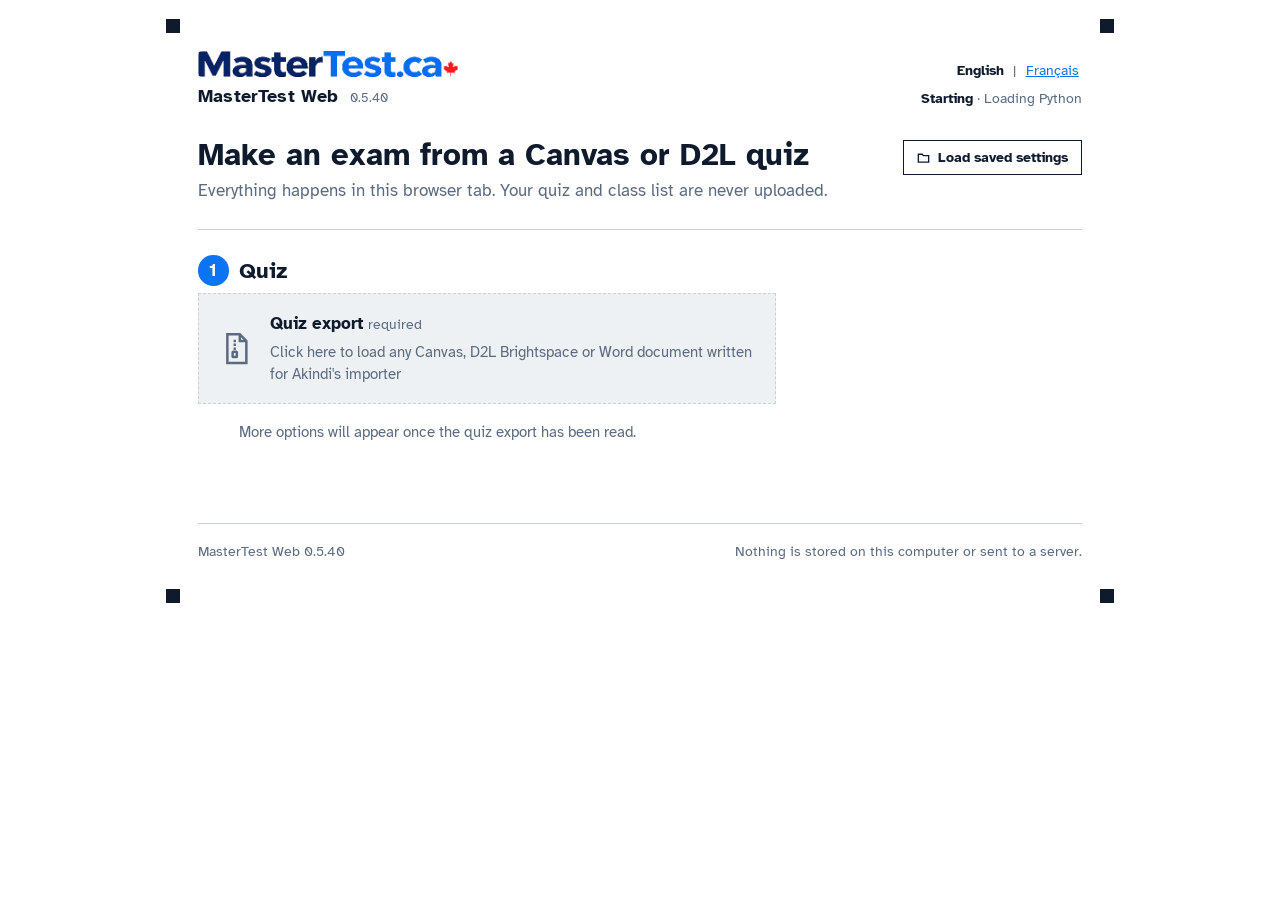
==== commit 0ae9ea35: "MasterTest Web 0.5.40 Co-Authored-By: Claude Opus 5.5 <noreply@anthropic.com> Claude-Session: https:" ====
--- a/index.html
+++ b/index.html
@@ -172,7 +172,8 @@
 .seg input:checked + span { background: var(--ink); color: var(--paper); font-weight: 700; }
 .seg input:focus-visible + span { outline: 2px solid var(--accent); outline-offset: 2px; }
 .layouts { display: grid; grid-template-columns: repeat(auto-fill, minmax(15rem, 1fr)); gap: .9rem; padding: .2rem 0 .4rem; }
-.layout-opts { margin-top: 1rem; border: 1.5px solid var(--rule); padding: .9rem 1rem 1rem; }
+.layout-opts { margin-top: 1rem; }
+.print-simple { padding-bottom: .9rem; border-bottom: 1px solid var(--rule); }
 .layout-opts .sub-h { margin: 0 0 .6rem; }
 .changed { margin-left: auto; font-size: .8rem; font-weight: 700; color: #7a3e00; background: #fff1de; border: 1px solid #e9b26a;
   padding: .05rem .55rem; border-radius: 999px; white-space: nowrap; }
@@ -336,13 +337,11 @@
 .config-link { margin-top: .9rem !important; }
 .config-link .sub { display: block; color: var(--muted); font-size: .88rem; }
 
+.visually-hidden { position: absolute; width: 1px; height: 1px; overflow: hidden; clip: rect(0 0 0 0); white-space: nowrap; }
 /* one thing at a time: what follows the quiz waits until it has been read */
 body.no-quiz .after-quiz { display: none; }
 .after-quiz-note { display: none; margin-top: 1rem; }
 body.no-quiz .after-quiz-note { display: block; }
-/* a file that has been read: its name and Replace, at the top of its summary */
-.file-chip { margin: 0 0 .6rem; display: flex; flex-wrap: wrap; align-items: baseline; gap: .2rem .8rem; font-size: .92rem; color: var(--muted); }
-.file-chip strong { color: var(--ink); font-weight: 700; }
 .seats-h { margin: .2rem 0 .3rem; font-weight: 700; }
 .blank-details { display: flex; flex-wrap: wrap; align-items: center; gap: .4rem 1.4rem; margin-top: .6rem; }
 .blank-details .lbl { font-weight: 700; }
@@ -359,7 +358,7 @@
 .print-simple { display: grid; gap: .7rem; margin-bottom: .6rem; }
 .print-simple .seg-row { margin: 0; }
 .print-simple .seg-row legend { min-width: 6.5rem; }
-#page-details { margin-top: .4rem; }
+
 .tune-sub { margin: 1rem 0 .4rem; }
 .tune-sub:first-child { margin-top: 0; }
 /* Preview, in the summary */
@@ -529,13 +528,12 @@
 
     <section class="block" aria-labelledby="quiz-h">
       <h2 id="quiz-h" class="num-h"><span class="num" aria-hidden="true">1</span>Quiz</h2>
-      <p class="hint">A quiz export from Canvas or D2L Brightspace (.zip or .imscc), or a Word document (.docx) written for Akindi's importer.</p>
       <div class="files">
         <label class="drop" id="export-drop">
           <input type="file" id="export" accept=".zip,application/zip,.imscc,.docx,application/vnd.openxmlformats-officedocument.wordprocessingml.document">
           <svg viewBox="0 0 24 24" fill="none" stroke="currentColor" stroke-width="1.6" aria-hidden="true"><path d="M6 2.8h8l4.2 4.2v14.2H6z"/><path d="M14 2.8V7h4.2"/><path d="M10 7h1.5M10 9.5h1.5M10 12h1.5"/><rect x="9.4" y="14" width="2.7" height="3.4" rx=".4"/></svg>
           <span class="title">Quiz export <span class="tag">required</span></span>
-          <span class="state" id="export-state">Choose or drop the .zip, .imscc or .docx file</span>
+          <span class="state" id="export-state">Click here to load any Canvas, D2L Brightspace or Word document written for Akindi's importer</span>
         </label>
       </div>
       <div class="quiz" id="quiz" aria-live="polite" hidden>
@@ -546,7 +544,6 @@
           <div class="choices" id="quiz-list"></div>
         </fieldset>
         <div class="summary" id="quiz-summary" hidden>
-          <p class="file-chip"><strong id="export-chip"></strong> <button type="button" class="link" id="export-replace">Replace</button></p>
           <div class="summary-grid">
             <div class="count"><span class="n" id="sum-n"></span><span class="unit" id="sum-unit">questions</span></div>
             <div>
@@ -607,12 +604,12 @@
         </details>
         </div>
       </div>
-      <p class="hint after-quiz-note" id="after-quiz-note">Students, layout and printing appear here once the quiz has been read.</p>
+      <p class="hint after-quiz-note" id="after-quiz-note">More options will appear once the quiz export has been read.</p>
     </section>
 
     <section class="block after-quiz" aria-labelledby="students-h">
       <h2 id="students-h" class="num-h"><span class="num" aria-hidden="true">2</span>Students</h2>
-      <p class="hint">Who gets an exam. A class list is optional: it puts each student's name and number on their card.</p>
+      <p class="hint">Use a class list to pre-code each exam with the student names and numbers.</p>
       <div class="files">
         <label class="drop" id="class-drop">
           <input type="file" id="classlist" accept=".csv,text/csv">
@@ -625,7 +622,6 @@
       <div class="quiz" id="classinfo" aria-live="polite" hidden>
         <p class="quiz-status" id="class-status"></p>
         <div class="summary" id="class-box" hidden>
-        <p class="file-chip"><strong id="class-chip"></strong> <button type="button" class="link" id="class-replace">Replace</button> <button type="button" class="link" id="class-remove">Remove</button></p>
         <div class="summary-grid" id="class-summary" hidden>
           <div class="count"><span class="n" id="cls-n"></span><span class="unit" id="cls-unit">students</span></div>
           <div>
@@ -658,9 +654,11 @@
         </div>
       </div>
       <div class="who">
-        <p class="hint" id="exams-hint">(Load a class list to use either of the options below)</p>
+      <details class="pool" id="exams-details" hidden>
+        <summary>Exams <span class="summary-note" id="exams-note">A unique exam for each student</span></summary>
+        <div class="pool-body">
       <fieldset id="mode" disabled>
-        <legend class="sub-h">Exams</legend>
+        <legend class="visually-hidden">Exams</legend>
         <div class="choices">
           <label class="bubble"><input type="radio" name="mode" value="unique" checked>
             <span><span class="label">A unique exam for each student</span><span class="sub">Every student gets their own order of questions and answers.</span></span></label>
@@ -678,6 +676,8 @@
           </div>
         </div>
       </fieldset>
+        </div>
+      </details>
         <div class="blank-row">
           <div><h3 class="sub-h" id="blanks-h">Blank cards</h3>
           <p class="hint">For students not on the class list, or spares: students write their name by hand and bubble in or write their student number.</p></div>
@@ -697,7 +697,6 @@
 
     <section class="block after-quiz" aria-labelledby="layout-h">
       <h2 id="layout-h" class="num-h"><span class="num" aria-hidden="true">3</span>Layout and paper</h2>
-      <p class="hint">How the questions and answers appear on paper. Every layout can be marked with the MasterTest Marker app.</p>
       <fieldset class="seg-row">
         <legend id="paper-h">Paper</legend>
         <span class="seg">
@@ -707,8 +706,9 @@
       </fieldset>
       <div class="layouts" id="layouts" role="radiogroup" aria-labelledby="layout-h"></div>
       <p class="layout-chosen" id="layout-chosen" aria-live="polite"></p>
-      <div class="layout-opts" role="group" aria-labelledby="pg-layout-note">
-        <p class="sub-h" id="pg-layout-note"></p>
+      <details class="pool layout-opts" id="print-details-box">
+        <summary><span id="pg-layout-note"></span> <span class="summary-note" id="page-details-note"></span></summary>
+        <div class="pool-body">
         <div class="print-simple">
           <fieldset class="seg-row" id="ps-files-row">
             <legend>Files</legend>
@@ -728,9 +728,6 @@
           <label class="check" id="ps-duplex-row"><input type="checkbox" id="ps-duplex"><span><span class="label">Printing double-sided</span><span class="sub" id="ps-duplex-sub">Adds the blank pages needed so every booklet, title page and answer card starts on a new sheet.</span></span></label>
           <p class="pool-of" id="ps-duplex-always" hidden>Folded booklets are always printed double-sided, with the blank pages they need.</p>
         </div>
-        <details class="pool" id="page-details">
-          <summary>Each setting <span class="summary-note" id="page-details-note">the files and pages one by one</span></summary>
-          <div class="pool-body">
         <div class="choices tight po-checks" id="page-opts">
             <label class="check"><input type="checkbox" data-po="collate-exams"><span><span class="label">Collate exams</span><span class="sub" data-desc="collate-exams"></span></span></label>
             <label class="check"><input type="checkbox" data-po="collate-answer-cards"><span><span class="label">Collate answer cards</span><span class="sub" data-desc="collate-answer-cards"></span></span></label>
@@ -740,9 +737,8 @@
             <label class="check"><input type="checkbox" data-po="pad-exam"><span><span class="label">Pad exam <span class="tag duplex">duplex printing</span></span><span class="sub" data-desc="pad-exam"></span></span></label>
             <label class="check"><input type="checkbox" data-po="pad-answer-cards"><span><span class="label">Pad answer cards <span class="tag duplex">duplex printing</span></span><span class="sub" data-desc="pad-answer-cards"></span></span></label>
           </div>
-          </div>
-        </details>
-      </div>
+        </div>
+      </details>
     </section>
 
     <section class="block after-quiz" aria-labelledby="tune-h">
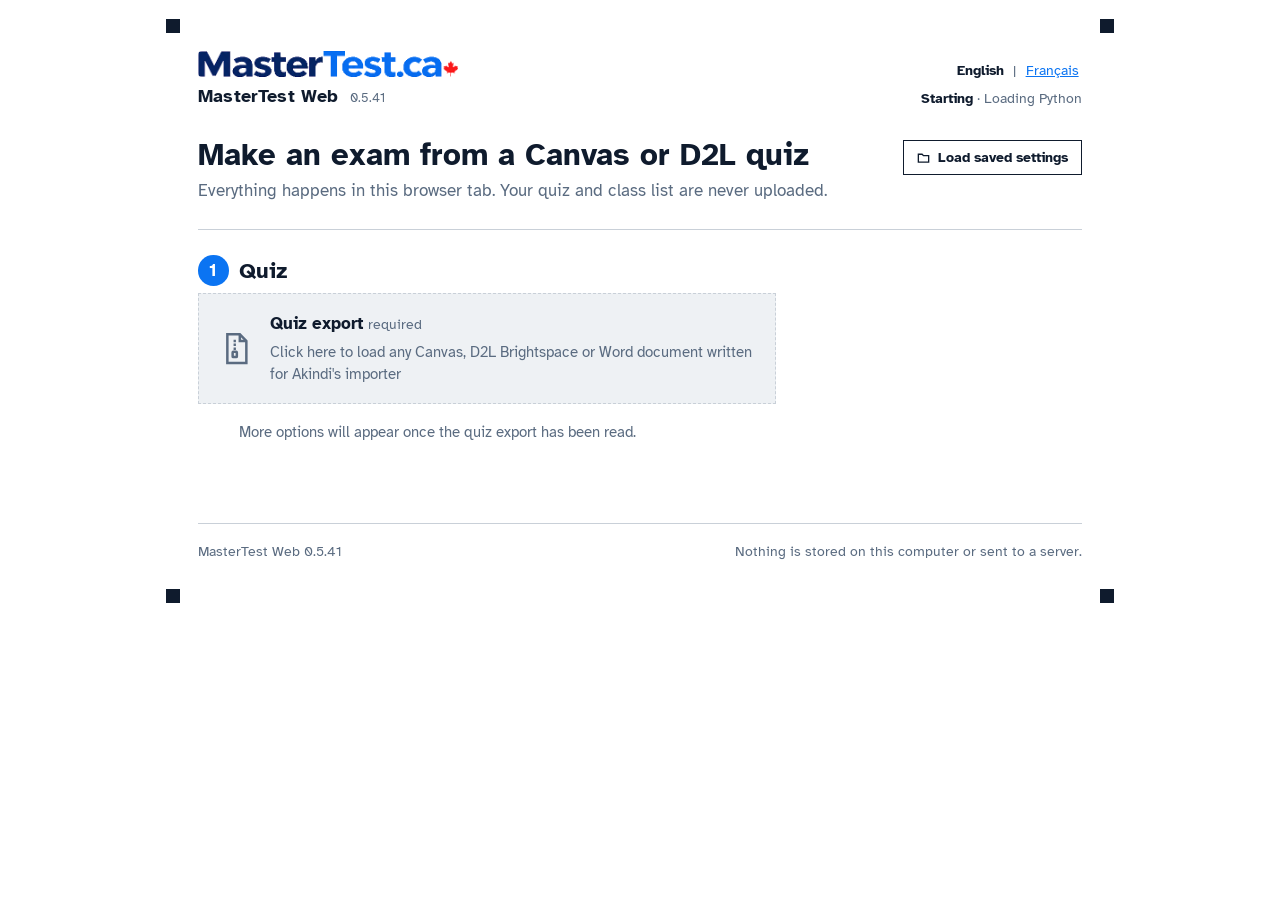
==== commit 4d7c6c0f: "MasterTest Web 0.5.41 Co-Authored-By: Claude Opus 5.5 <noreply@anthropic.com> Claude-Session: https:" ====
--- a/index.html
+++ b/index.html
@@ -615,7 +615,7 @@
           <input type="file" id="classlist" accept=".csv,text/csv">
           <svg viewBox="0 0 24 24" fill="none" stroke="currentColor" stroke-width="1.6" aria-hidden="true"><circle cx="9" cy="8" r="3.2"/><path d="M3.2 19.5c.6-3.3 3-5.1 5.8-5.1s5.2 1.8 5.8 5.1"/><path d="M15.5 6.2h5.3M15.5 9.4h5.3M17.5 12.6h3.3"/></svg>
           <span class="title">Class list <span class="tag">optional, .csv</span></span>
-          <span class="state" id="class-state">Choose or drop the class list</span>
+          <span class="state" id="class-state">Click here to choose a class list or drag and drop one.</span>
           <button type="button" class="clear" id="class-clear" hidden>Remove class list</button>
         </label>
       </div>
@@ -743,7 +743,6 @@
 
     <section class="block after-quiz" aria-labelledby="tune-h">
       <h2 id="tune-h" class="num-h"><span class="num" aria-hidden="true">4</span>Fine-tuning</h2>
-      <p class="hint">Optional. Every setting starts at a sensible default; a section you have changed says so.</p>
       <details class="pool tune" id="print-details">
         <summary>Text and fonts <span class="summary-note">Margins, font, size, spacing, option letters, points</span><span class="changed" data-changed="text" hidden></span></summary>
         <div class="pool-body">
@@ -798,7 +797,7 @@
         </div>
       </details>
       <details class="pool tune" id="instr-details">
-        <summary>Instructions <span class="summary-note">The quiz's own instructions, the lines under calculated, fill-in-the-blank and multiple-answer questions, the answer card's instructions</span><span class="changed" data-changed="instr" hidden></span></summary>
+        <summary>Instructions <span class="summary-note">Change instructions printed under specific question types, on the answer card and before the exam</span><span class="changed" data-changed="instr" hidden></span></summary>
         <div class="pool-body">
           <div class="choices tight po-checks">
             <label class="check"><input type="checkbox" id="po-noinstr"><span><span class="label">Suppress quiz instructions</span><span class="sub">Leave out the quiz's own instructions.</span></span></label>
@@ -831,7 +830,7 @@
         </div>
       </details>
       <details class="pool tune" id="answer-details">
-        <summary>Answer area <span class="summary-note">Answer width, shading, essay space, bubbles, rules between questions</span><span class="changed" data-changed="answer" hidden></span></summary>
+        <summary>Answer area <span class="summary-note">Answer area width, answer box shading, bubble options, lines between questions.</span><span class="changed" data-changed="answer" hidden></span></summary>
         <div class="pool-body">
           <div class="form-grid">
             <label for="po-width">Answer field width:</label>
@@ -921,7 +920,7 @@
         </div>
       </details>
       <details class="pool tune" id="adv-details">
-        <summary>Advanced <span class="summary-note">QR code quality, seed</span><span class="changed" data-changed="adv" hidden></span></summary>
+        <summary>Advanced <span class="summary-note">QR code quality, select seed number</span><span class="changed" data-changed="adv" hidden></span></summary>
         <div class="pool-body">
           <div class="form-grid">
             <label for="adv-qr">QR code quality:</label>
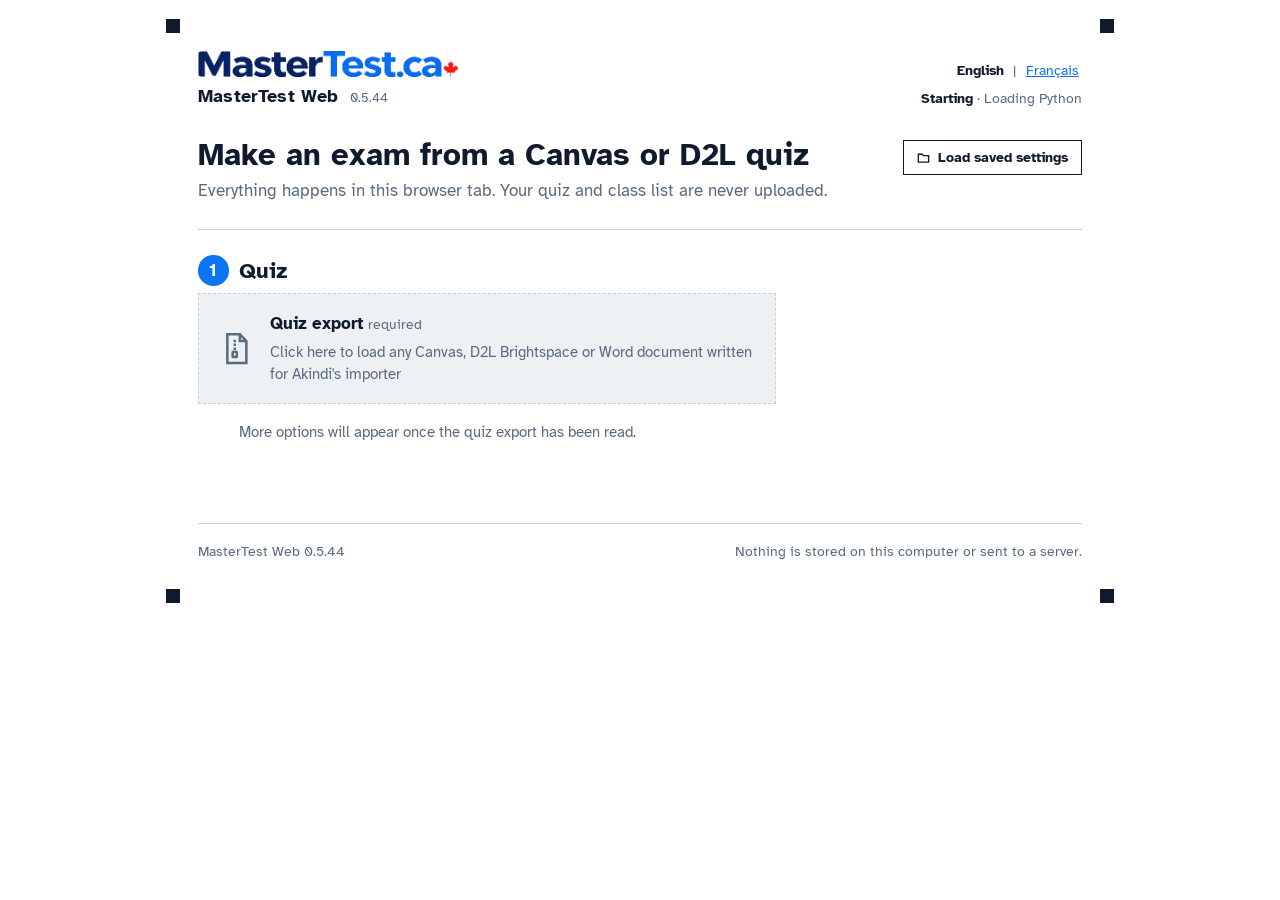
==== commit 3f27b26e: "MasterTest Web 0.5.44 Co-Authored-By: Claude Opus 5.5 <noreply@anthropic.com> Claude-Session: https:" ====
--- a/index.html
+++ b/index.html
@@ -707,7 +707,7 @@
       <div class="layouts" id="layouts" role="radiogroup" aria-labelledby="layout-h"></div>
       <p class="layout-chosen" id="layout-chosen" aria-live="polite"></p>
       <details class="pool layout-opts" id="print-details-box">
-        <summary><span id="pg-layout-note"></span> <span class="summary-note" id="page-details-note"></span></summary>
+        <summary><span id="pg-layout-note"></span> <span class="summary-note">Collate exams/cards, Double-sided printing, Title page</span><span class="changed" id="page-details-note" hidden></span></summary>
         <div class="pool-body">
         <div class="print-simple">
           <fieldset class="seg-row" id="ps-files-row">
@@ -845,8 +845,8 @@
               <span class="pool-of">This is how much space to allocate on the answer card for an essay's answer when it isn't specified. e.g. Putting “(1/2 page)” in the Canvas question title reserves a half page on the answer card. Tick “For every essay” if you want every essay question to be this long.</span></span>
           </div>
           <div class="choices tight po-checks">
-            <label class="check"><input type="checkbox" id="po-pad" checked><span><span class="label">Same number of bubbles for every question</span><span class="sub">Every multiple-choice question gets as many bubbles as the question with the most options (the default). Untick to print one bubble per option.</span></span></label>
-            <label class="check"><input type="checkbox" id="po-rules"><span><span class="label">Rule between questions</span><span class="sub">A thin grey line between one question and the next, so each question is easy to follow across to its answer. On by default for Merged One Column.</span></span></label>
+            <label class="check"><input type="checkbox" id="po-pad" checked><span><span class="label">Same number of bubbles for every question</span><span class="sub">Each multiple-choice question gets the same number of bubbles.</span></span></label>
+            <label class="check"><input type="checkbox" id="po-rules"><span><span class="label">Rule between questions</span><span class="sub">Places a thin grey line between one question and the next. On merged exams this helps students align the question with the answer area.</span></span></label>
           </div>
         </div>
       </details>
@@ -889,7 +889,7 @@
                     </div>
       </details>
       <details class="pool tune" id="lang-details">
-        <summary>Language and numbers <span class="summary-note" id="lang-note"></span><span class="changed" data-changed="lang" hidden></span></summary>
+        <summary>Language Options <span class="summary-note">Print language, decimal point, csv delimiter</span><span class="changed" data-changed="lang" hidden></span></summary>
         <div class="pool-body">
           <div class="form-grid">
             <span class="grid-label" id="plang-h">Printed in:</span>
